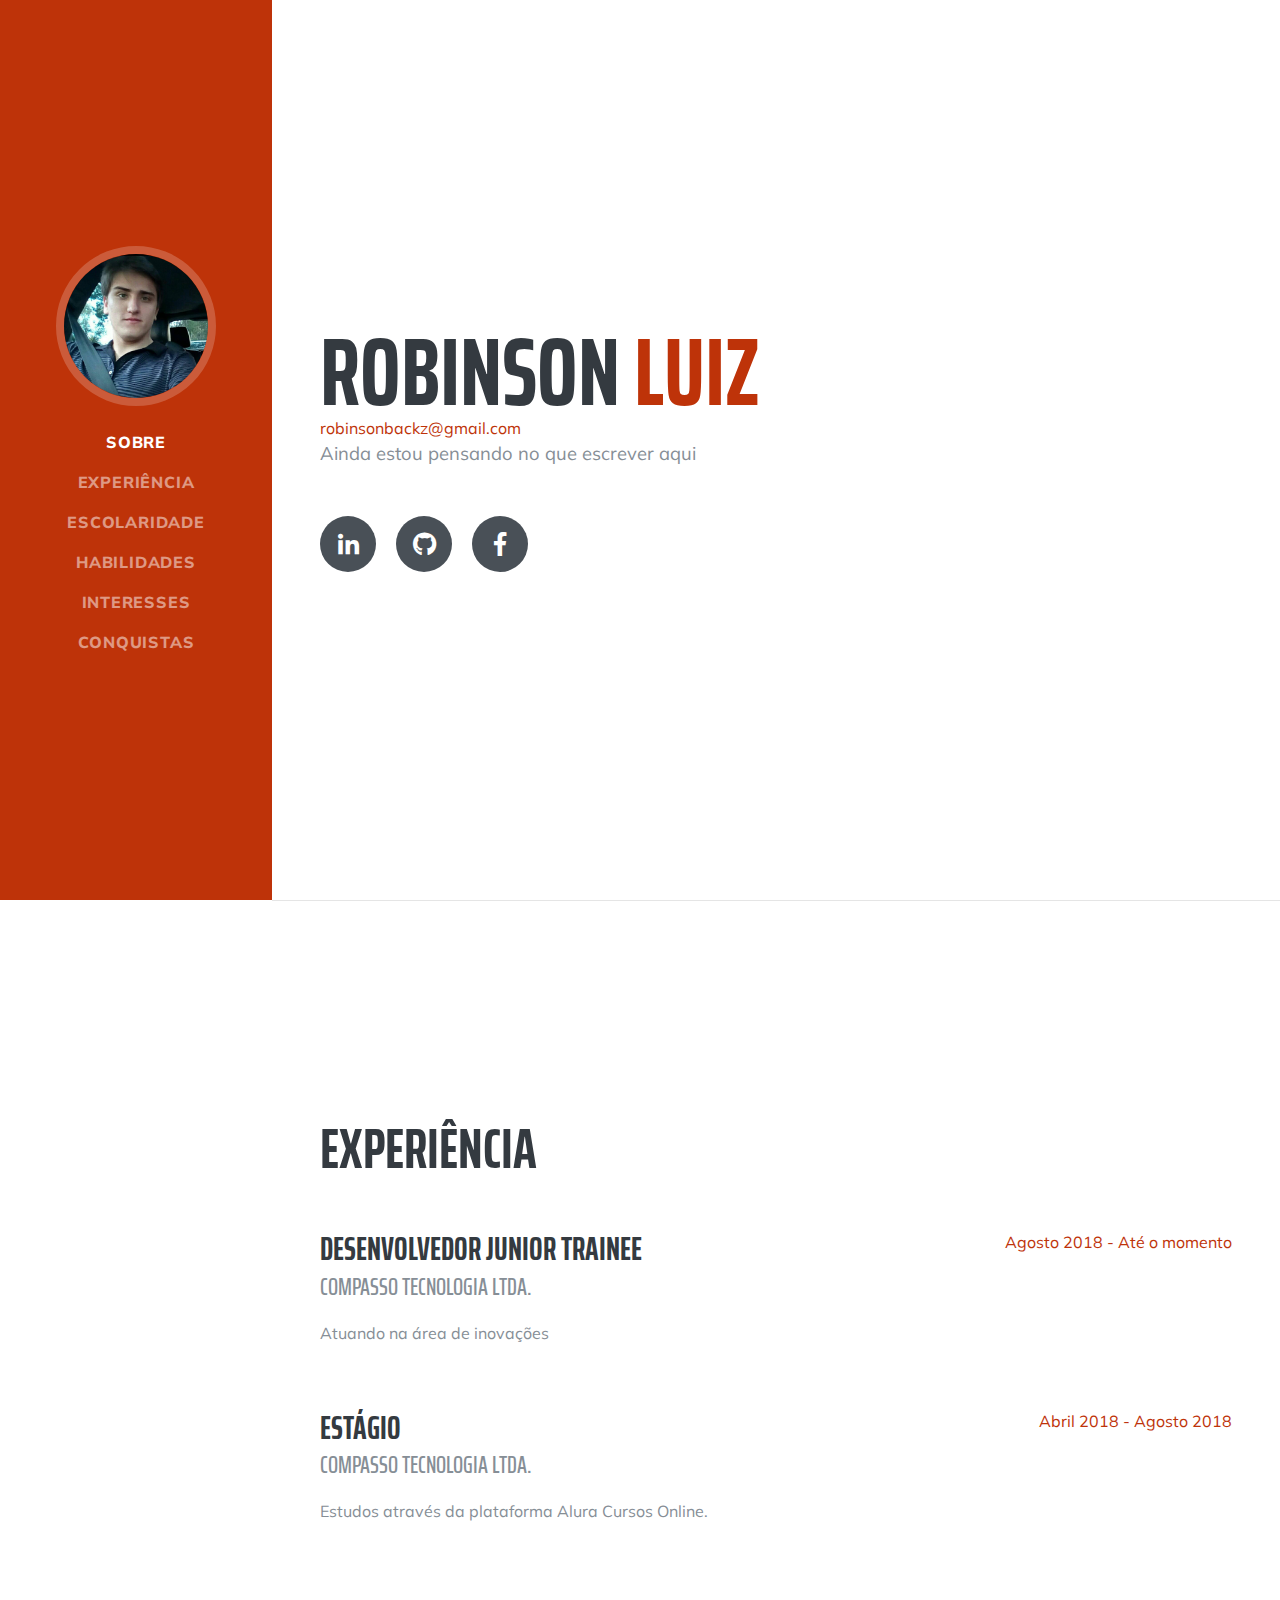
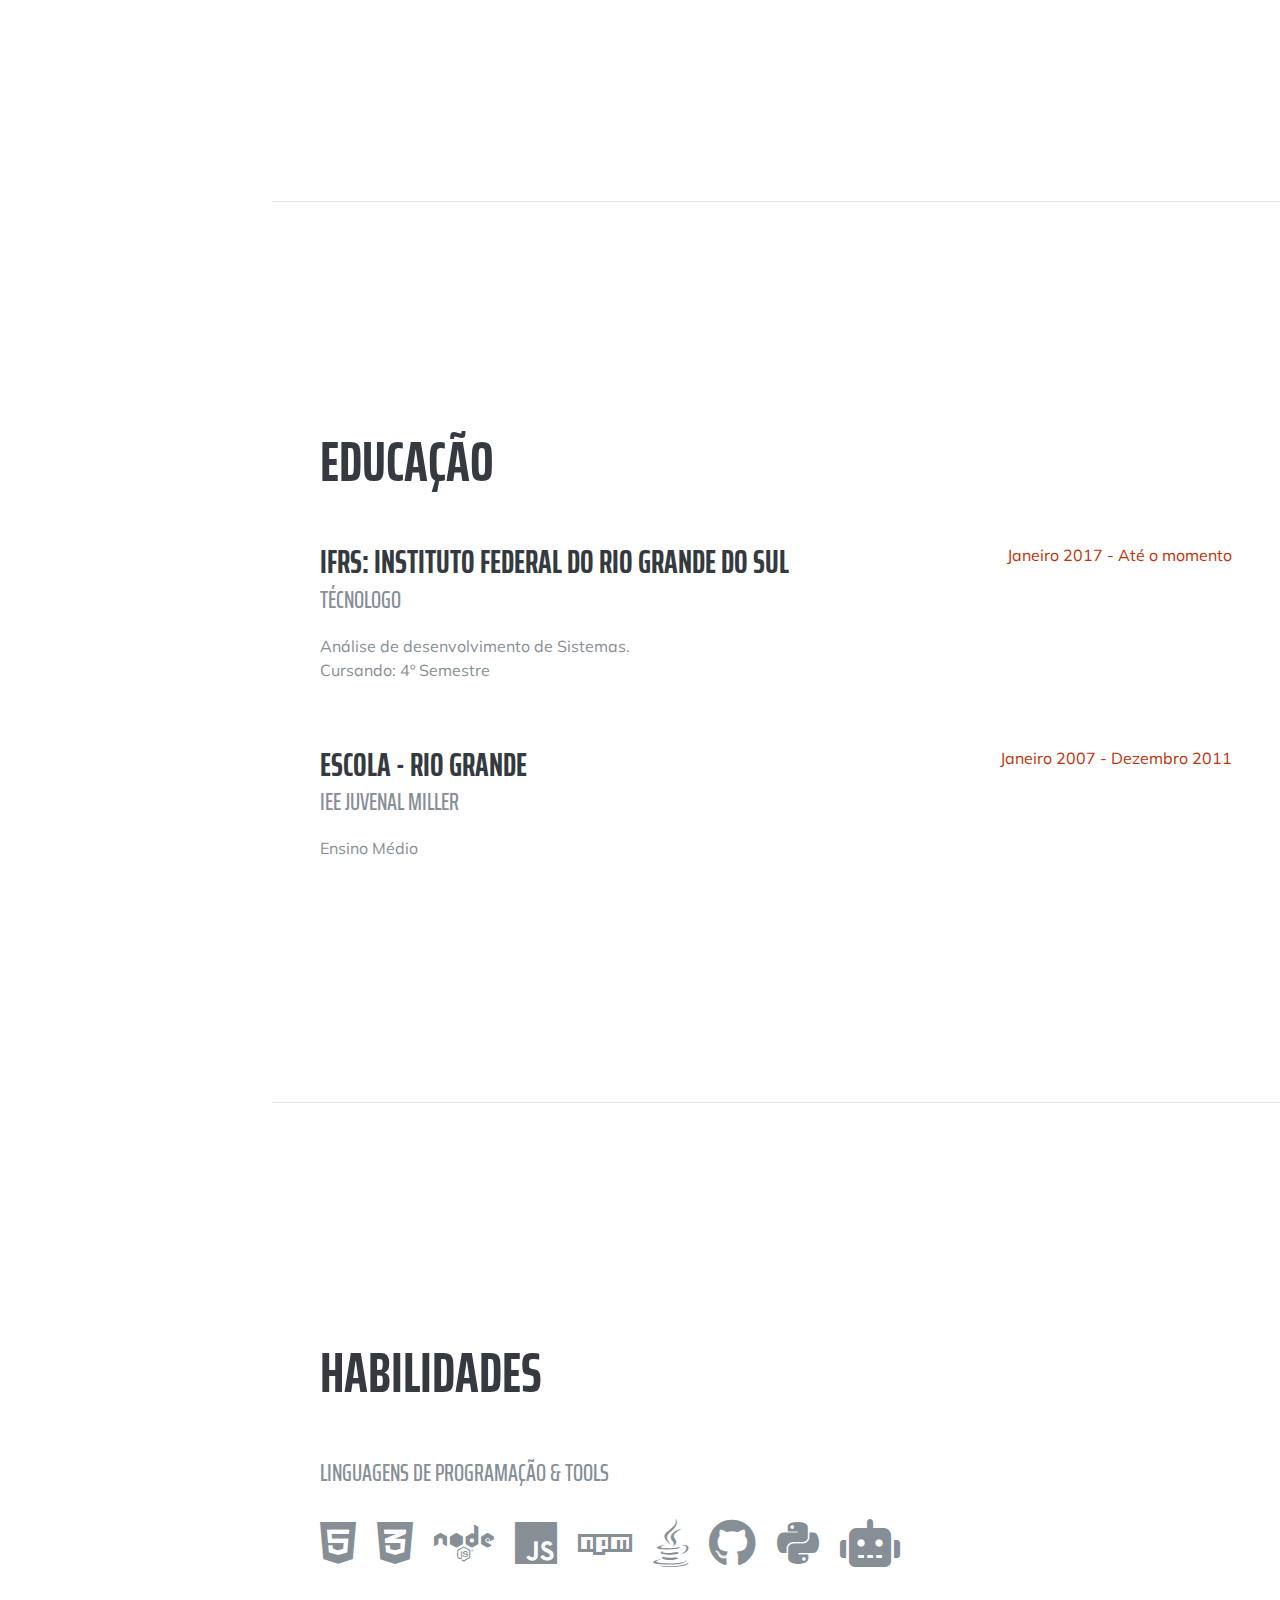
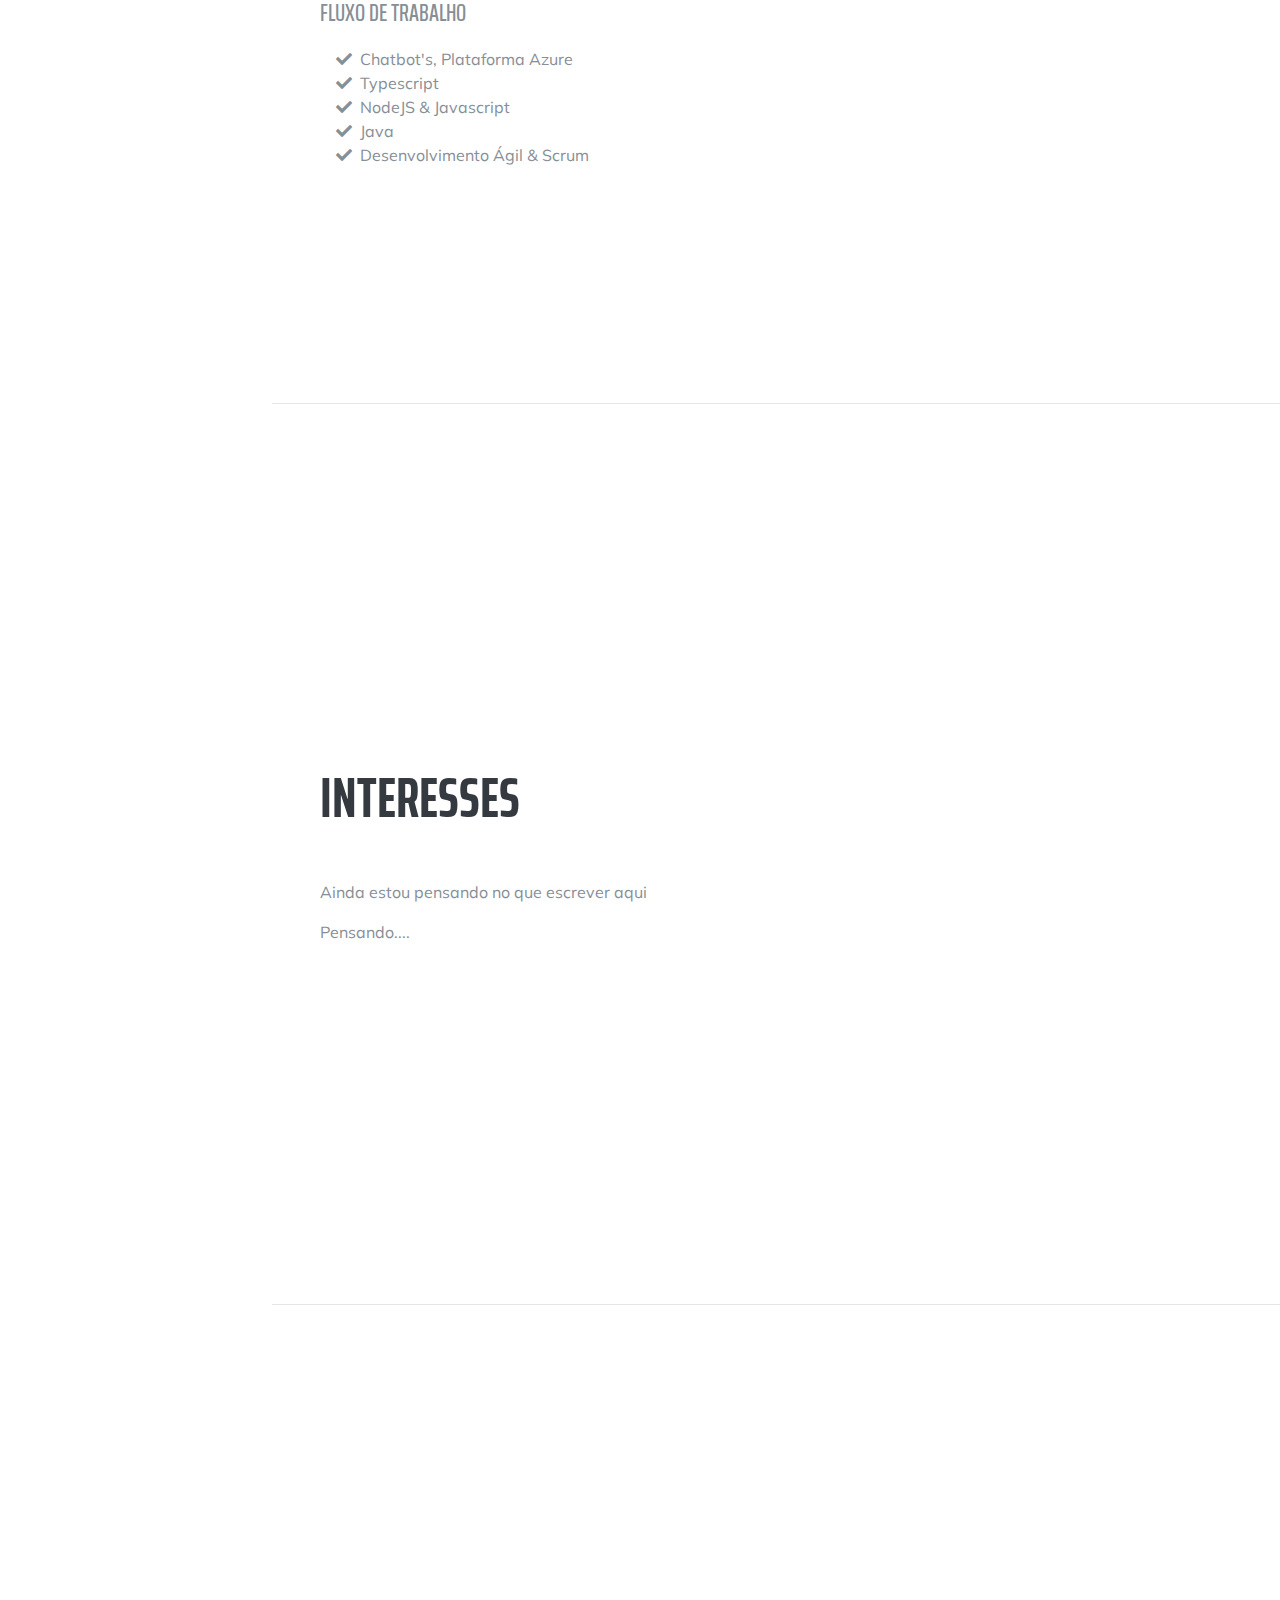
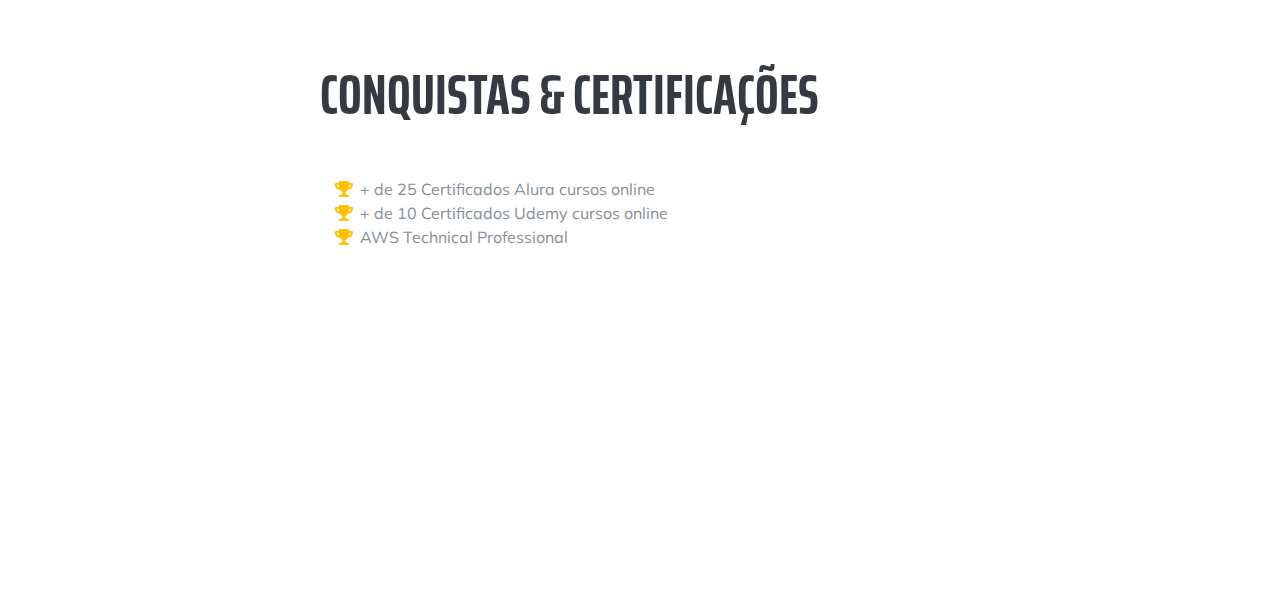
==== index.html @ 010114c7 "Direitos" ====
<!DOCTYPE html>
<html lang="en">

  <head>

    <meta charset="utf-8">
    <meta name="viewport" content="width=device-width, initial-scale=1, shrink-to-fit=no">
    <meta name="description" content="">
    <meta name="author" content="">

    <title>Robinson Luiz</title>

    <!-- Bootstrap core CSS -->
    <link href="vendor/bootstrap/css/bootstrap.min.css" rel="stylesheet">

    <!-- Custom fonts for this template -->
    <link href="https://fonts.googleapis.com/css?family=Saira+Extra+Condensed:500,700" rel="stylesheet">
    <link href="https://fonts.googleapis.com/css?family=Muli:400,400i,800,800i" rel="stylesheet">
    <link href="vendor/fontawesome-free/css/all.min.css" rel="stylesheet">

    <!-- Custom styles for this template -->
    <link href="css/resume.css" rel="stylesheet">

  </head>

  <body id="page-top">

    <nav class="navbar navbar-expand-lg navbar-dark bg-primary fixed-top" id="sideNav">
      <a class="navbar-brand js-scroll-trigger" href="#page-top">
        <span class="d-block d-lg-none">Robinson Luiz</span>
        <span class="d-none d-lg-block">
          <img class="img-fluid img-profile rounded-circle mx-auto mb-2" src="img/profile.jpg" alt="">
        </span>
      </a>
      <button class="navbar-toggler" type="button" data-toggle="collapse" data-target="#navbarSupportedContent" aria-controls="navbarSupportedContent" aria-expanded="false" aria-label="Toggle navigation">
        <span class="navbar-toggler-icon"></span>
      </button>
      <div class="collapse navbar-collapse" id="navbarSupportedContent">
        <ul class="navbar-nav">
          <li class="nav-item">
            <a class="nav-link js-scroll-trigger" href="#about">Sobre</a>
          </li>
          <li class="nav-item">
            <a class="nav-link js-scroll-trigger" href="#experience">Experiência</a>
          </li>
          <li class="nav-item">
            <a class="nav-link js-scroll-trigger" href="#education">Escolaridade</a>
          </li>
          <li class="nav-item">
            <a class="nav-link js-scroll-trigger" href="#skills">Habilidades</a>
          </li>
          <li class="nav-item">
            <a class="nav-link js-scroll-trigger" href="#interests">Interesses</a>
          </li>
          <li class="nav-item">
            <a class="nav-link js-scroll-trigger" href="#awards">Conquistas</a>
          </li>
        </ul>
      </div>
    </nav>

    <div class="container-fluid p-0">

      <section class="resume-section p-3 p-lg-5 d-flex d-column" id="about">
        <div class="my-auto">
          <h1 class="mb-0">Robinson
            <span class="text-primary">Luiz</span>
          </h1>
            <a href="mailto:robinsonbackz@gmail.com">robinsonbackz@gmail.com</a>
          <p class="lead mb-5">Ainda estou pensando no que escrever aqui</p>
          <div class="social-icons">
            <a href="https://www.linkedin.com/in/robinson-luiz-656a55164/" target="_blank">
              <i class="fab fa-linkedin-in"></i>
            </a>
            <a href="https://www.github.com/robinsonLuiz" target="_blank">
              <i class="fab fa-github"></i>
            </a>
            <a href="https://www.facebook.com/robinson.luiz.988?ref=bookmarks" target="_blank">
              <i class="fab fa-facebook-f"></i>
            </a>
          </div>
        </div>
      </section>

      <hr class="m-0">

      <section class="resume-section p-3 p-lg-5 d-flex flex-column" id="experience">
        <div class="my-auto">
          <h2 class="mb-5">Experiência</h2>

          <div class="resume-item d-flex flex-column flex-md-row mb-5">
            <div class="resume-content mr-auto">
              <h3 class="mb-0">Desenvolvedor Junior Trainee</h3>
              <div class="subheading mb-3">Compasso Tecnologia LTDA.</div>
              <p>Atuando na área de inovações</p>
            </div>
            <div class="resume-date text-md-right">
              <span class="text-primary">Agosto 2018 - Até o momento</span>
            </div>
          </div>

          <div class="resume-item d-flex flex-column flex-md-row mb-5">
            <div class="resume-content mr-auto">
              <h3 class="mb-0">Estágio</h3>
              <div class="subheading mb-3">Compasso Tecnologia LTDA.</div>
              <p>Estudos através da plataforma Alura Cursos Online.</p>
            </div>
            <div class="resume-date text-md-right">
              <span class="text-primary">Abril 2018 - Agosto 2018</span>
            </div>
          </div>
        </div>

      </section>

      <hr class="m-0">

      <section class="resume-section p-3 p-lg-5 d-flex flex-column" id="education">
        <div class="my-auto">
          <h2 class="mb-5">Educação</h2>

          <div class="resume-item d-flex flex-column flex-md-row mb-5">
            <div class="resume-content mr-auto">
              <h3 class="mb-0">IFRS: Instituto Federal do Rio Grande do Sul</h3>
              <div class="subheading mb-3">Técnologo</div>
              <div>Análise de desenvolvimento de Sistemas.</div>
              <p>Cursando: 4º Semestre</p>
            </div>
            <div class="resume-date text-md-right">
              <span class="text-primary">Janeiro 2017 - Até o momento</span>
            </div>
          </div>

          <div class="resume-item d-flex flex-column flex-md-row">
            <div class="resume-content mr-auto">
              <h3 class="mb-0">Escola - Rio Grande</h3>
              <div class="subheading mb-3">Iee Juvenal Miller</div>
              <p>Ensino Médio</p>
            </div>
            <div class="resume-date text-md-right">
              <span class="text-primary">Janeiro 2007 - Dezembro 2011</span>
            </div>
          </div>

        </div>
      </section>

      <hr class="m-0">

      <section class="resume-section p-3 p-lg-5 d-flex flex-column" id="skills">
        <div class="my-auto">
          <h2 class="mb-5">Habilidades</h2>

          <div class="subheading mb-3">Linguagens de programação &amp; Tools</div>
          <ul class="list-inline dev-icons">
            <li class="list-inline-item">
              <i class="fab fa-html5"></i>
            </li>
            <li class="list-inline-item">
              <i class="fab fa-css3-alt"></i>
            </li>
            <li class="list-inline-item">
                <i class="fab fa-node"></i>
            </li>
            <li class="list-inline-item">
              <i class="fab fa-js"></i>
            </li>
            <li class="list-inline-item">
              <i class="fab fa-npm"></i>
            </li>
            <li class="list-inline-item">
              <i class="fab fa-java"></i>
            </li>
            <li class="list-inline-item">
              <i class="fab fa-github"></i>
            </li>
            <li class="list-inline-item">
              <i class="fab fa-python"></i>
            </li>  
            <li class="list-inline-item">
                <i class="fas fa-robot"></i>       
            </li>          
          </ul>

          <div class="subheading mb-3">Fluxo de trabalho</div>
          <ul class="fa-ul mb-0">
            <li>
              <i class="fa-li fa fa-check"></i>
              Chatbot's, Plataforma Azure</li>
            <li>
            <li>
              <i class="fa-li fa fa-check"></i>
              Typescript</li>
            <li>
              <i class="fa-li fa fa-check"></i>
              NodeJS &amp; Javascript</li>
            <li>
              <i class="fa-li fa fa-check"></i>
              Java</li>
            <li>
              <i class="fa-li fa fa-check"></i>
              Desenvolvimento Ágil &amp; Scrum</li>
          </ul>
        </div>
      </section>

      <hr class="m-0">

      <section class="resume-section p-3 p-lg-5 d-flex flex-column" id="interests">
        <div class="my-auto">
          <h2 class="mb-5">Interesses</h2>
          <p>Ainda estou pensando no que escrever aqui</p>
          <p class="mb-0">Pensando....</p>
        </div>
      </section>

      <hr class="m-0">

      <section class="resume-section p-3 p-lg-5 d-flex flex-column" id="awards">
        <div class="my-auto">
          <h2 class="mb-5">Conquistas &amp; Certificações</h2>
          <ul class="fa-ul mb-0">
            <li>
              <i class="fa-li fa fa-trophy text-warning"></i>
              + de 25 Certificados Alura cursos online</li>
            <li>
                <i class="fa-li fa fa-trophy text-warning"></i>
                + de 10 Certificados Udemy cursos online</li>
            <li>
              <i class="fa-li fa fa-trophy text-warning"></i>
              AWS Technical Professional</li>
          </ul>
        </div>
      </section>

    </div>

    <!-- Bootstrap core JavaScript -->
    <script src="vendor/jquery/jquery.min.js"></script>
    <script src="vendor/bootstrap/js/bootstrap.bundle.min.js"></script>

    <!-- Plugin JavaScript -->
    <script src="vendor/jquery-easing/jquery.easing.min.js"></script>

    <!-- Custom scripts for this template -->
    <script src="js/resume.min.js"></script>

  </body>

</html>
---- vendor/fontawesome-free/css/all.min.css ----
/*!
 * Font Awesome Free 5.3.1 by @fontawesome - https://fontawesome.com
 * License - https://fontawesome.com/license/free (Icons: CC BY 4.0, Fonts: SIL OFL 1.1, Code: MIT License)
 */
.fa,.fab,.fal,.far,.fas{-moz-osx-font-smoothing:grayscale;-webkit-font-smoothing:antialiased;display:inline-block;font-style:normal;font-variant:normal;text-rendering:auto;line-height:1}.fa-lg{font-size:1.33333em;line-height:.75em;vertical-align:-.0667em}.fa-xs{font-size:.75em}.fa-sm{font-size:.875em}.fa-1x{font-size:1em}.fa-2x{font-size:2em}.fa-3x{font-size:3em}.fa-4x{font-size:4em}.fa-5x{font-size:5em}.fa-6x{font-size:6em}.fa-7x{font-size:7em}.fa-8x{font-size:8em}.fa-9x{font-size:9em}.fa-10x{font-size:10em}.fa-fw{text-align:center;width:1.25em}.fa-ul{list-style-type:none;margin-left:2.5em;padding-left:0}.fa-ul>li{position:relative}.fa-li{left:-2em;position:absolute;text-align:center;width:2em;line-height:inherit}.fa-border{border:.08em solid #eee;border-radius:.1em;padding:.2em .25em .15em}.fa-pull-left{float:left}.fa-pull-right{float:right}.fa.fa-pull-left,.fab.fa-pull-left,.fal.fa-pull-left,.far.fa-pull-left,.fas.fa-pull-left{margin-right:.3em}.fa.fa-pull-right,.fab.fa-pull-right,.fal.fa-pull-right,.far.fa-pull-right,.fas.fa-pull-right{margin-left:.3em}.fa-spin{animation:fa-spin 2s infinite linear}.fa-pulse{animation:fa-spin 1s infinite steps(8)}@keyframes fa-spin{0%{transform:rotate(0deg)}to{transform:rotate(1turn)}}.fa-rotate-90{-ms-filter:"progid:DXImageTransform.Microsoft.BasicImage(rotation=1)";transform:rotate(90deg)}.fa-rotate-180{-ms-filter:"progid:DXImageTransform.Microsoft.BasicImage(rotation=2)";transform:rotate(180deg)}.fa-rotate-270{-ms-filter:"progid:DXImageTransform.Microsoft.BasicImage(rotation=3)";transform:rotate(270deg)}.fa-flip-horizontal{-ms-filter:"progid:DXImageTransform.Microsoft.BasicImage(rotation=0, mirror=1)";transform:scaleX(-1)}.fa-flip-vertical{transform:scaleY(-1)}.fa-flip-horizontal.fa-flip-vertical,.fa-flip-vertical{-ms-filter:"progid:DXImageTransform.Microsoft.BasicImage(rotation=2, mirror=1)"}.fa-flip-horizontal.fa-flip-vertical{transform:scale(-1)}:root .fa-flip-horizontal,:root .fa-flip-vertical,:root .fa-rotate-90,:root .fa-rotate-180,:root .fa-rotate-270{-webkit-filter:none;filter:none}.fa-stack{display:inline-block;height:2em;line-height:2em;position:relative;vertical-align:middle;width:2em}.fa-stack-1x,.fa-stack-2x{left:0;position:absolute;text-align:center;width:100%}.fa-stack-1x{line-height:inherit}.fa-stack-2x{font-size:2em}.fa-inverse{color:#fff}.fa-500px:before{content:"\f26e"}.fa-accessible-icon:before{content:"\f368"}.fa-accusoft:before{content:"\f369"}.fa-ad:before{content:"\f641"}.fa-address-book:before{content:"\f2b9"}.fa-address-card:before{content:"\f2bb"}.fa-adjust:before{content:"\f042"}.fa-adn:before{content:"\f170"}.fa-adversal:before{content:"\f36a"}.fa-affiliatetheme:before{content:"\f36b"}.fa-air-freshener:before{content:"\f5d0"}.fa-algolia:before{content:"\f36c"}.fa-align-center:before{content:"\f037"}.fa-align-justify:before{content:"\f039"}.fa-align-left:before{content:"\f036"}.fa-align-right:before{content:"\f038"}.fa-alipay:before{content:"\f642"}.fa-allergies:before{content:"\f461"}.fa-amazon:before{content:"\f270"}.fa-amazon-pay:before{content:"\f42c"}.fa-ambulance:before{content:"\f0f9"}.fa-american-sign-language-interpreting:before{content:"\f2a3"}.fa-amilia:before{content:"\f36d"}.fa-anchor:before{content:"\f13d"}.fa-android:before{content:"\f17b"}.fa-angellist:before{content:"\f209"}.fa-angle-double-down:before{content:"\f103"}.fa-angle-double-left:before{content:"\f100"}.fa-angle-double-right:before{content:"\f101"}.fa-angle-double-up:before{content:"\f102"}.fa-angle-down:before{content:"\f107"}.fa-angle-left:before{content:"\f104"}.fa-angle-right:before{content:"\f105"}.fa-angle-up:before{content:"\f106"}.fa-angry:before{content:"\f556"}.fa-angrycreative:before{content:"\f36e"}.fa-angular:before{content:"\f420"}.fa-ankh:before{content:"\f644"}.fa-app-store:before{content:"\f36f"}.fa-app-store-ios:before{content:"\f370"}.fa-apper:before{content:"\f371"}.fa-apple:before{content:"\f179"}.fa-apple-alt:before{content:"\f5d1"}.fa-apple-pay:before{content:"\f415"}.fa-archive:before{content:"\f187"}.fa-archway:before{content:"\f557"}.fa-arrow-alt-circle-down:before{content:"\f358"}.fa-arrow-alt-circle-left:before{content:"\f359"}.fa-arrow-alt-circle-right:before{content:"\f35a"}.fa-arrow-alt-circle-up:before{content:"\f35b"}.fa-arrow-circle-down:before{content:"\f0ab"}.fa-arrow-circle-left:before{content:"\f0a8"}.fa-arrow-circle-right:before{content:"\f0a9"}.fa-arrow-circle-up:before{content:"\f0aa"}.fa-arrow-down:before{content:"\f063"}.fa-arrow-left:before{content:"\f060"}.fa-arrow-right:before{content:"\f061"}.fa-arrow-up:before{content:"\f062"}.fa-arrows-alt:before{content:"\f0b2"}.fa-arrows-alt-h:before{content:"\f337"}.fa-arrows-alt-v:before{content:"\f338"}.fa-assistive-listening-systems:before{content:"\f2a2"}.fa-asterisk:before{content:"\f069"}.fa-asymmetrik:before{content:"\f372"}.fa-at:before{content:"\f1fa"}.fa-atlas:before{content:"\f558"}.fa-atom:before{content:"\f5d2"}.fa-audible:before{content:"\f373"}.fa-audio-description:before{content:"\f29e"}.fa-autoprefixer:before{content:"\f41c"}.fa-avianex:before{content:"\f374"}.fa-aviato:before{content:"\f421"}.fa-award:before{content:"\f559"}.fa-aws:before{content:"\f375"}.fa-backspace:before{content:"\f55a"}.fa-backward:before{content:"\f04a"}.fa-balance-scale:before{content:"\f24e"}.fa-ban:before{content:"\f05e"}.fa-band-aid:before{content:"\f462"}.fa-bandcamp:before{content:"\f2d5"}.fa-barcode:before{content:"\f02a"}.fa-bars:before{content:"\f0c9"}.fa-baseball-ball:before{content:"\f433"}.fa-basketball-ball:before{content:"\f434"}.fa-bath:before{content:"\f2cd"}.fa-battery-empty:before{content:"\f244"}.fa-battery-full:before{content:"\f240"}.fa-battery-half:before{content:"\f242"}.fa-battery-quarter:before{content:"\f243"}.fa-battery-three-quarters:before{content:"\f241"}.fa-bed:before{content:"\f236"}.fa-beer:before{content:"\f0fc"}.fa-behance:before{content:"\f1b4"}.fa-behance-square:before{content:"\f1b5"}.fa-bell:before{content:"\f0f3"}.fa-bell-slash:before{content:"\f1f6"}.fa-bezier-curve:before{content:"\f55b"}.fa-bible:before{content:"\f647"}.fa-bicycle:before{content:"\f206"}.fa-bimobject:before{content:"\f378"}.fa-binoculars:before{content:"\f1e5"}.fa-birthday-cake:before{content:"\f1fd"}.fa-bitbucket:before{content:"\f171"}.fa-bitcoin:before{content:"\f379"}.fa-bity:before{content:"\f37a"}.fa-black-tie:before{content:"\f27e"}.fa-blackberry:before{content:"\f37b"}.fa-blender:before{content:"\f517"}.fa-blind:before{content:"\f29d"}.fa-blogger:before{content:"\f37c"}.fa-blogger-b:before{content:"\f37d"}.fa-bluetooth:before{content:"\f293"}.fa-bluetooth-b:before{content:"\f294"}.fa-bold:before{content:"\f032"}.fa-bolt:before{content:"\f0e7"}.fa-bomb:before{content:"\f1e2"}.fa-bone:before{content:"\f5d7"}.fa-bong:before{content:"\f55c"}.fa-book:before{content:"\f02d"}.fa-book-open:before{content:"\f518"}.fa-book-reader:before{content:"\f5da"}.fa-bookmark:before{content:"\f02e"}.fa-bowling-ball:before{content:"\f436"}.fa-box:before{content:"\f466"}.fa-box-open:before{content:"\f49e"}.fa-boxes:before{content:"\f468"}.fa-braille:before{content:"\f2a1"}.fa-brain:before{content:"\f5dc"}.fa-briefcase:before{content:"\f0b1"}.fa-briefcase-medical:before{content:"\f469"}.fa-broadcast-tower:before{content:"\f519"}.fa-broom:before{content:"\f51a"}.fa-brush:before{content:"\f55d"}.fa-btc:before{content:"\f15a"}.fa-bug:before{content:"\f188"}.fa-building:before{content:"\f1ad"}.fa-bullhorn:before{content:"\f0a1"}.fa-bullseye:before{content:"\f140"}.fa-burn:before{content:"\f46a"}.fa-buromobelexperte:before{content:"\f37f"}.fa-bus:before{content:"\f207"}.fa-bus-alt:before{content:"\f55e"}.fa-business-time:before{content:"\f64a"}.fa-buysellads:before{content:"\f20d"}.fa-calculator:before{content:"\f1ec"}.fa-calendar:before{content:"\f133"}.fa-calendar-alt:before{content:"\f073"}.fa-calendar-check:before{content:"\f274"}.fa-calendar-minus:before{content:"\f272"}.fa-calendar-plus:before{content:"\f271"}.fa-calendar-times:before{content:"\f273"}.fa-camera:before{content:"\f030"}.fa-camera-retro:before{content:"\f083"}.fa-cannabis:before{content:"\f55f"}.fa-capsules:before{content:"\f46b"}.fa-car:before{content:"\f1b9"}.fa-car-alt:before{content:"\f5de"}.fa-car-battery:before{content:"\f5df"}.fa-car-crash:before{content:"\f5e1"}.fa-car-side:before{content:"\f5e4"}.fa-caret-down:before{content:"\f0d7"}.fa-caret-left:before{content:"\f0d9"}.fa-caret-right:before{content:"\f0da"}.fa-caret-square-down:before{content:"\f150"}.fa-caret-square-left:before{content:"\f191"}.fa-caret-square-right:before{content:"\f152"}.fa-caret-square-up:before{content:"\f151"}.fa-caret-up:before{content:"\f0d8"}.fa-cart-arrow-down:before{content:"\f218"}.fa-cart-plus:before{content:"\f217"}.fa-cc-amazon-pay:before{content:"\f42d"}.fa-cc-amex:before{content:"\f1f3"}.fa-cc-apple-pay:before{content:"\f416"}.fa-cc-diners-club:before{content:"\f24c"}.fa-cc-discover:before{content:"\f1f2"}.fa-cc-jcb:before{content:"\f24b"}.fa-cc-mastercard:before{content:"\f1f1"}.fa-cc-paypal:before{content:"\f1f4"}.fa-cc-stripe:before{content:"\f1f5"}.fa-cc-visa:before{content:"\f1f0"}.fa-centercode:before{content:"\f380"}.fa-certificate:before{content:"\f0a3"}.fa-chalkboard:before{content:"\f51b"}.fa-chalkboard-teacher:before{content:"\f51c"}.fa-charging-station:before{content:"\f5e7"}.fa-chart-area:before{content:"\f1fe"}.fa-chart-bar:before{content:"\f080"}.fa-chart-line:before{content:"\f201"}.fa-chart-pie:before{content:"\f200"}.fa-check:before{content:"\f00c"}.fa-check-circle:before{content:"\f058"}.fa-check-double:before{content:"\f560"}.fa-check-square:before{content:"\f14a"}.fa-chess:before{content:"\f439"}.fa-chess-bishop:before{content:"\f43a"}.fa-chess-board:before{content:"\f43c"}.fa-chess-king:before{content:"\f43f"}.fa-chess-knight:before{content:"\f441"}.fa-chess-pawn:before{content:"\f443"}.fa-chess-queen:before{content:"\f445"}.fa-chess-rook:before{content:"\f447"}.fa-chevron-circle-down:before{content:"\f13a"}.fa-chevron-circle-left:before{content:"\f137"}.fa-chevron-circle-right:before{content:"\f138"}.fa-chevron-circle-up:before{content:"\f139"}.fa-chevron-down:before{content:"\f078"}.fa-chevron-left:before{content:"\f053"}.fa-chevron-right:before{content:"\f054"}.fa-chevron-up:before{content:"\f077"}.fa-child:before{content:"\f1ae"}.fa-chrome:before{content:"\f268"}.fa-church:before{content:"\f51d"}.fa-circle:before{content:"\f111"}.fa-circle-notch:before{content:"\f1ce"}.fa-city:before{content:"\f64f"}.fa-clipboard:before{content:"\f328"}.fa-clipboard-check:before{content:"\f46c"}.fa-clipboard-list:before{content:"\f46d"}.fa-clock:before{content:"\f017"}.fa-clone:before{content:"\f24d"}.fa-closed-captioning:before{content:"\f20a"}.fa-cloud:before{content:"\f0c2"}.fa-cloud-download-alt:before{content:"\f381"}.fa-cloud-upload-alt:before{content:"\f382"}.fa-cloudscale:before{content:"\f383"}.fa-cloudsmith:before{content:"\f384"}.fa-cloudversify:before{content:"\f385"}.fa-cocktail:before{content:"\f561"}.fa-code:before{content:"\f121"}.fa-code-branch:before{content:"\f126"}.fa-codepen:before{content:"\f1cb"}.fa-codiepie:before{content:"\f284"}.fa-coffee:before{content:"\f0f4"}.fa-cog:before{content:"\f013"}.fa-cogs:before{content:"\f085"}.fa-coins:before{content:"\f51e"}.fa-columns:before{content:"\f0db"}.fa-comment:before{content:"\f075"}.fa-comment-alt:before{content:"\f27a"}.fa-comment-dollar:before{content:"\f651"}.fa-comment-dots:before{content:"\f4ad"}.fa-comment-slash:before{content:"\f4b3"}.fa-comments:before{content:"\f086"}.fa-comments-dollar:before{content:"\f653"}.fa-compact-disc:before{content:"\f51f"}.fa-compass:before{content:"\f14e"}.fa-compress:before{content:"\f066"}.fa-concierge-bell:before{content:"\f562"}.fa-connectdevelop:before{content:"\f20e"}.fa-contao:before{content:"\f26d"}.fa-cookie:before{content:"\f563"}.fa-cookie-bite:before{content:"\f564"}.fa-copy:before{content:"\f0c5"}.fa-copyright:before{content:"\f1f9"}.fa-couch:before{content:"\f4b8"}.fa-cpanel:before{content:"\f388"}.fa-creative-commons:before{content:"\f25e"}.fa-creative-commons-by:before{content:"\f4e7"}.fa-creative-commons-nc:before{content:"\f4e8"}.fa-creative-commons-nc-eu:before{content:"\f4e9"}.fa-creative-commons-nc-jp:before{content:"\f4ea"}.fa-creative-commons-nd:before{content:"\f4eb"}.fa-creative-commons-pd:before{content:"\f4ec"}.fa-creative-commons-pd-alt:before{content:"\f4ed"}.fa-creative-commons-remix:before{content:"\f4ee"}.fa-creative-commons-sa:before{content:"\f4ef"}.fa-creative-commons-sampling:before{content:"\f4f0"}.fa-creative-commons-sampling-plus:before{content:"\f4f1"}.fa-creative-commons-share:before{content:"\f4f2"}.fa-credit-card:before{content:"\f09d"}.fa-crop:before{content:"\f125"}.fa-crop-alt:before{content:"\f565"}.fa-cross:before{content:"\f654"}.fa-crosshairs:before{content:"\f05b"}.fa-crow:before{content:"\f520"}.fa-crown:before{content:"\f521"}.fa-css3:before{content:"\f13c"}.fa-css3-alt:before{content:"\f38b"}.fa-cube:before{content:"\f1b2"}.fa-cubes:before{content:"\f1b3"}.fa-cut:before{content:"\f0c4"}.fa-cuttlefish:before{content:"\f38c"}.fa-d-and-d:before{content:"\f38d"}.fa-dashcube:before{content:"\f210"}.fa-database:before{content:"\f1c0"}.fa-deaf:before{content:"\f2a4"}.fa-delicious:before{content:"\f1a5"}.fa-deploydog:before{content:"\f38e"}.fa-deskpro:before{content:"\f38f"}.fa-desktop:before{content:"\f108"}.fa-deviantart:before{content:"\f1bd"}.fa-dharmachakra:before{content:"\f655"}.fa-diagnoses:before{content:"\f470"}.fa-dice:before{content:"\f522"}.fa-dice-five:before{content:"\f523"}.fa-dice-four:before{content:"\f524"}.fa-dice-one:before{content:"\f525"}.fa-dice-six:before{content:"\f526"}.fa-dice-three:before{content:"\f527"}.fa-dice-two:before{content:"\f528"}.fa-digg:before{content:"\f1a6"}.fa-digital-ocean:before{content:"\f391"}.fa-digital-tachograph:before{content:"\f566"}.fa-directions:before{content:"\f5eb"}.fa-discord:before{content:"\f392"}.fa-discourse:before{content:"\f393"}.fa-divide:before{content:"\f529"}.fa-dizzy:before{content:"\f567"}.fa-dna:before{content:"\f471"}.fa-dochub:before{content:"\f394"}.fa-docker:before{content:"\f395"}.fa-dollar-sign:before{content:"\f155"}.fa-dolly:before{content:"\f472"}.fa-dolly-flatbed:before{content:"\f474"}.fa-donate:before{content:"\f4b9"}.fa-door-closed:before{content:"\f52a"}.fa-door-open:before{content:"\f52b"}.fa-dot-circle:before{content:"\f192"}.fa-dove:before{content:"\f4ba"}.fa-download:before{content:"\f019"}.fa-draft2digital:before{content:"\f396"}.fa-drafting-compass:before{content:"\f568"}.fa-draw-polygon:before{content:"\f5ee"}.fa-dribbble:before{content:"\f17d"}.fa-dribbble-square:before{content:"\f397"}.fa-dropbox:before{content:"\f16b"}.fa-drum:before{content:"\f569"}.fa-drum-steelpan:before{content:"\f56a"}.fa-drupal:before{content:"\f1a9"}.fa-dumbbell:before{content:"\f44b"}.fa-dyalog:before{content:"\f399"}.fa-earlybirds:before{content:"\f39a"}.fa-ebay:before{content:"\f4f4"}.fa-edge:before{content:"\f282"}.fa-edit:before{content:"\f044"}.fa-eject:before{content:"\f052"}.fa-elementor:before{content:"\f430"}.fa-ellipsis-h:before{content:"\f141"}.fa-ellipsis-v:before{content:"\f142"}.fa-ello:before{content:"\f5f1"}.fa-ember:before{content:"\f423"}.fa-empire:before{content:"\f1d1"}.fa-envelope:before{content:"\f0e0"}.fa-envelope-open:before{content:"\f2b6"}.fa-envelope-open-text:before{content:"\f658"}.fa-envelope-square:before{content:"\f199"}.fa-envira:before{content:"\f299"}.fa-equals:before{content:"\f52c"}.fa-eraser:before{content:"\f12d"}.fa-erlang:before{content:"\f39d"}.fa-ethereum:before{content:"\f42e"}.fa-etsy:before{content:"\f2d7"}.fa-euro-sign:before{content:"\f153"}.fa-exchange-alt:before{content:"\f362"}.fa-exclamation:before{content:"\f12a"}.fa-exclamation-circle:before{content:"\f06a"}.fa-exclamation-triangle:before{content:"\f071"}.fa-expand:before{content:"\f065"}.fa-expand-arrows-alt:before{content:"\f31e"}.fa-expeditedssl:before{content:"\f23e"}.fa-external-link-alt:before{content:"\f35d"}.fa-external-link-square-alt:before{content:"\f360"}.fa-eye:before{content:"\f06e"}.fa-eye-dropper:before{content:"\f1fb"}.fa-eye-slash:before{content:"\f070"}.fa-facebook:before{content:"\f09a"}.fa-facebook-f:before{content:"\f39e"}.fa-facebook-messenger:before{content:"\f39f"}.fa-facebook-square:before{content:"\f082"}.fa-fast-backward:before{content:"\f049"}.fa-fast-forward:before{content:"\f050"}.fa-fax:before{content:"\f1ac"}.fa-feather:before{content:"\f52d"}.fa-feather-alt:before{content:"\f56b"}.fa-female:before{content:"\f182"}.fa-fighter-jet:before{content:"\f0fb"}.fa-file:before{content:"\f15b"}.fa-file-alt:before{content:"\f15c"}.fa-file-archive:before{content:"\f1c6"}.fa-file-audio:before{content:"\f1c7"}.fa-file-code:before{content:"\f1c9"}.fa-file-contract:before{content:"\f56c"}.fa-file-download:before{content:"\f56d"}.fa-file-excel:before{content:"\f1c3"}.fa-file-export:before{content:"\f56e"}.fa-file-image:before{content:"\f1c5"}.fa-file-import:before{content:"\f56f"}.fa-file-invoice:before{content:"\f570"}.fa-file-invoice-dollar:before{content:"\f571"}.fa-file-medical:before{content:"\f477"}.fa-file-medical-alt:before{content:"\f478"}.fa-file-pdf:before{content:"\f1c1"}.fa-file-powerpoint:before{content:"\f1c4"}.fa-file-prescription:before{content:"\f572"}.fa-file-signature:before{content:"\f573"}.fa-file-upload:before{content:"\f574"}.fa-file-video:before{content:"\f1c8"}.fa-file-word:before{content:"\f1c2"}.fa-fill:before{content:"\f575"}.fa-fill-drip:before{content:"\f576"}.fa-film:before{content:"\f008"}.fa-filter:before{content:"\f0b0"}.fa-fingerprint:before{content:"\f577"}.fa-fire:before{content:"\f06d"}.fa-fire-extinguisher:before{content:"\f134"}.fa-firefox:before{content:"\f269"}.fa-first-aid:before{content:"\f479"}.fa-first-order:before{content:"\f2b0"}.fa-first-order-alt:before{content:"\f50a"}.fa-firstdraft:before{content:"\f3a1"}.fa-fish:before{content:"\f578"}.fa-flag:before{content:"\f024"}.fa-flag-checkered:before{content:"\f11e"}.fa-flask:before{content:"\f0c3"}.fa-flickr:before{content:"\f16e"}.fa-flipboard:before{content:"\f44d"}.fa-flushed:before{content:"\f579"}.fa-fly:before{content:"\f417"}.fa-folder:before{content:"\f07b"}.fa-folder-minus:before{content:"\f65d"}.fa-folder-open:before{content:"\f07c"}.fa-folder-plus:before{content:"\f65e"}.fa-font:before{content:"\f031"}.fa-font-awesome:before{content:"\f2b4"}.fa-font-awesome-alt:before{content:"\f35c"}.fa-font-awesome-flag:before{content:"\f425"}.fa-font-awesome-logo-full:before{content:"\f4e6"}.fa-fonticons:before{content:"\f280"}.fa-fonticons-fi:before{content:"\f3a2"}.fa-football-ball:before{content:"\f44e"}.fa-fort-awesome:before{content:"\f286"}.fa-fort-awesome-alt:before{content:"\f3a3"}.fa-forumbee:before{content:"\f211"}.fa-forward:before{content:"\f04e"}.fa-foursquare:before{content:"\f180"}.fa-free-code-camp:before{content:"\f2c5"}.fa-freebsd:before{content:"\f3a4"}.fa-frog:before{content:"\f52e"}.fa-frown:before{content:"\f119"}.fa-frown-open:before{content:"\f57a"}.fa-fulcrum:before{content:"\f50b"}.fa-funnel-dollar:before{content:"\f662"}.fa-futbol:before{content:"\f1e3"}.fa-galactic-republic:before{content:"\f50c"}.fa-galactic-senate:before{content:"\f50d"}.fa-gamepad:before{content:"\f11b"}.fa-gas-pump:before{content:"\f52f"}.fa-gavel:before{content:"\f0e3"}.fa-gem:before{content:"\f3a5"}.fa-genderless:before{content:"\f22d"}.fa-get-pocket:before{content:"\f265"}.fa-gg:before{content:"\f260"}.fa-gg-circle:before{content:"\f261"}.fa-gift:before{content:"\f06b"}.fa-git:before{content:"\f1d3"}.fa-git-square:before{content:"\f1d2"}.fa-github:before{content:"\f09b"}.fa-github-alt:before{content:"\f113"}.fa-github-square:before{content:"\f092"}.fa-gitkraken:before{content:"\f3a6"}.fa-gitlab:before{content:"\f296"}.fa-gitter:before{content:"\f426"}.fa-glass-martini:before{content:"\f000"}.fa-glass-martini-alt:before{content:"\f57b"}.fa-glasses:before{content:"\f530"}.fa-glide:before{content:"\f2a5"}.fa-glide-g:before{content:"\f2a6"}.fa-globe:before{content:"\f0ac"}.fa-globe-africa:before{content:"\f57c"}.fa-globe-americas:before{content:"\f57d"}.fa-globe-asia:before{content:"\f57e"}.fa-gofore:before{content:"\f3a7"}.fa-golf-ball:before{content:"\f450"}.fa-goodreads:before{content:"\f3a8"}.fa-goodreads-g:before{content:"\f3a9"}.fa-google:before{content:"\f1a0"}.fa-google-drive:before{content:"\f3aa"}.fa-google-play:before{content:"\f3ab"}.fa-google-plus:before{content:"\f2b3"}.fa-google-plus-g:before{content:"\f0d5"}.fa-google-plus-square:before{content:"\f0d4"}.fa-google-wallet:before{content:"\f1ee"}.fa-gopuram:before{content:"\f664"}.fa-graduation-cap:before{content:"\f19d"}.fa-gratipay:before{content:"\f184"}.fa-grav:before{content:"\f2d6"}.fa-greater-than:before{content:"\f531"}.fa-greater-than-equal:before{content:"\f532"}.fa-grimace:before{content:"\f57f"}.fa-grin:before{content:"\f580"}.fa-grin-alt:before{content:"\f581"}.fa-grin-beam:before{content:"\f582"}.fa-grin-beam-sweat:before{content:"\f583"}.fa-grin-hearts:before{content:"\f584"}.fa-grin-squint:before{content:"\f585"}.fa-grin-squint-tears:before{content:"\f586"}.fa-grin-stars:before{content:"\f587"}.fa-grin-tears:before{content:"\f588"}.fa-grin-tongue:before{content:"\f589"}.fa-grin-tongue-squint:before{content:"\f58a"}.fa-grin-tongue-wink:before{content:"\f58b"}.fa-grin-wink:before{content:"\f58c"}.fa-grip-horizontal:before{content:"\f58d"}.fa-grip-vertical:before{content:"\f58e"}.fa-gripfire:before{content:"\f3ac"}.fa-grunt:before{content:"\f3ad"}.fa-gulp:before{content:"\f3ae"}.fa-h-square:before{content:"\f0fd"}.fa-hacker-news:before{content:"\f1d4"}.fa-hacker-news-square:before{content:"\f3af"}.fa-hackerrank:before{content:"\f5f7"}.fa-hamsa:before{content:"\f665"}.fa-hand-holding:before{content:"\f4bd"}.fa-hand-holding-heart:before{content:"\f4be"}.fa-hand-holding-usd:before{content:"\f4c0"}.fa-hand-lizard:before{content:"\f258"}.fa-hand-paper:before{content:"\f256"}.fa-hand-peace:before{content:"\f25b"}.fa-hand-point-down:before{content:"\f0a7"}.fa-hand-point-left:before{content:"\f0a5"}.fa-hand-point-right:before{content:"\f0a4"}.fa-hand-point-up:before{content:"\f0a6"}.fa-hand-pointer:before{content:"\f25a"}.fa-hand-rock:before{content:"\f255"}.fa-hand-scissors:before{content:"\f257"}.fa-hand-spock:before{content:"\f259"}.fa-hands:before{content:"\f4c2"}.fa-hands-helping:before{content:"\f4c4"}.fa-handshake:before{content:"\f2b5"}.fa-hashtag:before{content:"\f292"}.fa-haykal:before{content:"\f666"}.fa-hdd:before{content:"\f0a0"}.fa-heading:before{content:"\f1dc"}.fa-headphones:before{content:"\f025"}.fa-headphones-alt:before{content:"\f58f"}.fa-headset:before{content:"\f590"}.fa-heart:before{content:"\f004"}.fa-heartbeat:before{content:"\f21e"}.fa-helicopter:before{content:"\f533"}.fa-highlighter:before{content:"\f591"}.fa-hips:before{content:"\f452"}.fa-hire-a-helper:before{content:"\f3b0"}.fa-history:before{content:"\f1da"}.fa-hockey-puck:before{content:"\f453"}.fa-home:before{content:"\f015"}.fa-hooli:before{content:"\f427"}.fa-hornbill:before{content:"\f592"}.fa-hospital:before{content:"\f0f8"}.fa-hospital-alt:before{content:"\f47d"}.fa-hospital-symbol:before{content:"\f47e"}.fa-hot-tub:before{content:"\f593"}.fa-hotel:before{content:"\f594"}.fa-hotjar:before{content:"\f3b1"}.fa-hourglass:before{content:"\f254"}.fa-hourglass-end:before{content:"\f253"}.fa-hourglass-half:before{content:"\f252"}.fa-hourglass-start:before{content:"\f251"}.fa-houzz:before{content:"\f27c"}.fa-html5:before{content:"\f13b"}.fa-hubspot:before{content:"\f3b2"}.fa-i-cursor:before{content:"\f246"}.fa-id-badge:before{content:"\f2c1"}.fa-id-card:before{content:"\f2c2"}.fa-id-card-alt:before{content:"\f47f"}.fa-image:before{content:"\f03e"}.fa-images:before{content:"\f302"}.fa-imdb:before{content:"\f2d8"}.fa-inbox:before{content:"\f01c"}.fa-indent:before{content:"\f03c"}.fa-industry:before{content:"\f275"}.fa-infinity:before{content:"\f534"}.fa-info:before{content:"\f129"}.fa-info-circle:before{content:"\f05a"}.fa-instagram:before{content:"\f16d"}.fa-internet-explorer:before{content:"\f26b"}.fa-ioxhost:before{content:"\f208"}.fa-italic:before{content:"\f033"}.fa-itunes:before{content:"\f3b4"}.fa-itunes-note:before{content:"\f3b5"}.fa-java:before{content:"\f4e4"}.fa-jedi:before{content:"\f669"}.fa-jedi-order:before{content:"\f50e"}.fa-jenkins:before{content:"\f3b6"}.fa-joget:before{content:"\f3b7"}.fa-joint:before{content:"\f595"}.fa-joomla:before{content:"\f1aa"}.fa-journal-whills:before{content:"\f66a"}.fa-js:before{content:"\f3b8"}.fa-js-square:before{content:"\f3b9"}.fa-jsfiddle:before{content:"\f1cc"}.fa-kaaba:before{content:"\f66b"}.fa-kaggle:before{content:"\f5fa"}.fa-key:before{content:"\f084"}.fa-keybase:before{content:"\f4f5"}.fa-keyboard:before{content:"\f11c"}.fa-keycdn:before{content:"\f3ba"}.fa-khanda:before{content:"\f66d"}.fa-kickstarter:before{content:"\f3bb"}.fa-kickstarter-k:before{content:"\f3bc"}.fa-kiss:before{content:"\f596"}.fa-kiss-beam:before{content:"\f597"}.fa-kiss-wink-heart:before{content:"\f598"}.fa-kiwi-bird:before{content:"\f535"}.fa-korvue:before{content:"\f42f"}.fa-landmark:before{content:"\f66f"}.fa-language:before{content:"\f1ab"}.fa-laptop:before{content:"\f109"}.fa-laptop-code:before{content:"\f5fc"}.fa-laravel:before{content:"\f3bd"}.fa-lastfm:before{content:"\f202"}.fa-lastfm-square:before{content:"\f203"}.fa-laugh:before{content:"\f599"}.fa-laugh-beam:before{content:"\f59a"}.fa-laugh-squint:before{content:"\f59b"}.fa-laugh-wink:before{content:"\f59c"}.fa-layer-group:before{content:"\f5fd"}.fa-leaf:before{content:"\f06c"}.fa-leanpub:before{content:"\f212"}.fa-lemon:before{content:"\f094"}.fa-less:before{content:"\f41d"}.fa-less-than:before{content:"\f536"}.fa-less-than-equal:before{content:"\f537"}.fa-level-down-alt:before{content:"\f3be"}.fa-level-up-alt:before{content:"\f3bf"}.fa-life-ring:before{content:"\f1cd"}.fa-lightbulb:before{content:"\f0eb"}.fa-line:before{content:"\f3c0"}.fa-link:before{content:"\f0c1"}.fa-linkedin:before{content:"\f08c"}.fa-linkedin-in:before{content:"\f0e1"}.fa-linode:before{content:"\f2b8"}.fa-linux:before{content:"\f17c"}.fa-lira-sign:before{content:"\f195"}.fa-list:before{content:"\f03a"}.fa-list-alt:before{content:"\f022"}.fa-list-ol:before{content:"\f0cb"}.fa-list-ul:before{content:"\f0ca"}.fa-location-arrow:before{content:"\f124"}.fa-lock:before{content:"\f023"}.fa-lock-open:before{content:"\f3c1"}.fa-long-arrow-alt-down:before{content:"\f309"}.fa-long-arrow-alt-left:before{content:"\f30a"}.fa-long-arrow-alt-right:before{content:"\f30b"}.fa-long-arrow-alt-up:before{content:"\f30c"}.fa-low-vision:before{content:"\f2a8"}.fa-luggage-cart:before{content:"\f59d"}.fa-lyft:before{content:"\f3c3"}.fa-magento:before{content:"\f3c4"}.fa-magic:before{content:"\f0d0"}.fa-magnet:before{content:"\f076"}.fa-mail-bulk:before{content:"\f674"}.fa-mailchimp:before{content:"\f59e"}.fa-male:before{content:"\f183"}.fa-mandalorian:before{content:"\f50f"}.fa-map:before{content:"\f279"}.fa-map-marked:before{content:"\f59f"}.fa-map-marked-alt:before{content:"\f5a0"}.fa-map-marker:before{content:"\f041"}.fa-map-marker-alt:before{content:"\f3c5"}.fa-map-pin:before{content:"\f276"}.fa-map-signs:before{content:"\f277"}.fa-markdown:before{content:"\f60f"}.fa-marker:before{content:"\f5a1"}.fa-mars:before{content:"\f222"}.fa-mars-double:before{content:"\f227"}.fa-mars-stroke:before{content:"\f229"}.fa-mars-stroke-h:before{content:"\f22b"}.fa-mars-stroke-v:before{content:"\f22a"}.fa-mastodon:before{content:"\f4f6"}.fa-maxcdn:before{content:"\f136"}.fa-medal:before{content:"\f5a2"}.fa-medapps:before{content:"\f3c6"}.fa-medium:before{content:"\f23a"}.fa-medium-m:before{content:"\f3c7"}.fa-medkit:before{content:"\f0fa"}.fa-medrt:before{content:"\f3c8"}.fa-meetup:before{content:"\f2e0"}.fa-megaport:before{content:"\f5a3"}.fa-meh:before{content:"\f11a"}.fa-meh-blank:before{content:"\f5a4"}.fa-meh-rolling-eyes:before{content:"\f5a5"}.fa-memory:before{content:"\f538"}.fa-menorah:before{content:"\f676"}.fa-mercury:before{content:"\f223"}.fa-microchip:before{content:"\f2db"}.fa-microphone:before{content:"\f130"}.fa-microphone-alt:before{content:"\f3c9"}.fa-microphone-alt-slash:before{content:"\f539"}.fa-microphone-slash:before{content:"\f131"}.fa-microscope:before{content:"\f610"}.fa-microsoft:before{content:"\f3ca"}.fa-minus:before{content:"\f068"}.fa-minus-circle:before{content:"\f056"}.fa-minus-square:before{content:"\f146"}.fa-mix:before{content:"\f3cb"}.fa-mixcloud:before{content:"\f289"}.fa-mizuni:before{content:"\f3cc"}.fa-mobile:before{content:"\f10b"}.fa-mobile-alt:before{content:"\f3cd"}.fa-modx:before{content:"\f285"}.fa-monero:before{content:"\f3d0"}.fa-money-bill:before{content:"\f0d6"}.fa-money-bill-alt:before{content:"\f3d1"}.fa-money-bill-wave:before{content:"\f53a"}.fa-money-bill-wave-alt:before{content:"\f53b"}.fa-money-check:before{content:"\f53c"}.fa-money-check-alt:before{content:"\f53d"}.fa-monument:before{content:"\f5a6"}.fa-moon:before{content:"\f186"}.fa-mortar-pestle:before{content:"\f5a7"}.fa-mosque:before{content:"\f678"}.fa-motorcycle:before{content:"\f21c"}.fa-mouse-pointer:before{content:"\f245"}.fa-music:before{content:"\f001"}.fa-napster:before{content:"\f3d2"}.fa-neos:before{content:"\f612"}.fa-neuter:before{content:"\f22c"}.fa-newspaper:before{content:"\f1ea"}.fa-nimblr:before{content:"\f5a8"}.fa-nintendo-switch:before{content:"\f418"}.fa-node:before{content:"\f419"}.fa-node-js:before{content:"\f3d3"}.fa-not-equal:before{content:"\f53e"}.fa-notes-medical:before{content:"\f481"}.fa-npm:before{content:"\f3d4"}.fa-ns8:before{content:"\f3d5"}.fa-nutritionix:before{content:"\f3d6"}.fa-object-group:before{content:"\f247"}.fa-object-ungroup:before{content:"\f248"}.fa-odnoklassniki:before{content:"\f263"}.fa-odnoklassniki-square:before{content:"\f264"}.fa-oil-can:before{content:"\f613"}.fa-old-republic:before{content:"\f510"}.fa-om:before{content:"\f679"}.fa-opencart:before{content:"\f23d"}.fa-openid:before{content:"\f19b"}.fa-opera:before{content:"\f26a"}.fa-optin-monster:before{content:"\f23c"}.fa-osi:before{content:"\f41a"}.fa-outdent:before{content:"\f03b"}.fa-page4:before{content:"\f3d7"}.fa-pagelines:before{content:"\f18c"}.fa-paint-brush:before{content:"\f1fc"}.fa-paint-roller:before{content:"\f5aa"}.fa-palette:before{content:"\f53f"}.fa-palfed:before{content:"\f3d8"}.fa-pallet:before{content:"\f482"}.fa-paper-plane:before{content:"\f1d8"}.fa-paperclip:before{content:"\f0c6"}.fa-parachute-box:before{content:"\f4cd"}.fa-paragraph:before{content:"\f1dd"}.fa-parking:before{content:"\f540"}.fa-passport:before{content:"\f5ab"}.fa-pastafarianism:before{content:"\f67b"}.fa-paste:before{content:"\f0ea"}.fa-patreon:before{content:"\f3d9"}.fa-pause:before{content:"\f04c"}.fa-pause-circle:before{content:"\f28b"}.fa-paw:before{content:"\f1b0"}.fa-paypal:before{content:"\f1ed"}.fa-peace:before{content:"\f67c"}.fa-pen:before{content:"\f304"}.fa-pen-alt:before{content:"\f305"}.fa-pen-fancy:before{content:"\f5ac"}.fa-pen-nib:before{content:"\f5ad"}.fa-pen-square:before{content:"\f14b"}.fa-pencil-alt:before{content:"\f303"}.fa-pencil-ruler:before{content:"\f5ae"}.fa-people-carry:before{content:"\f4ce"}.fa-percent:before{content:"\f295"}.fa-percentage:before{content:"\f541"}.fa-periscope:before{content:"\f3da"}.fa-phabricator:before{content:"\f3db"}.fa-phoenix-framework:before{content:"\f3dc"}.fa-phoenix-squadron:before{content:"\f511"}.fa-phone:before{content:"\f095"}.fa-phone-slash:before{content:"\f3dd"}.fa-phone-square:before{content:"\f098"}.fa-phone-volume:before{content:"\f2a0"}.fa-php:before{content:"\f457"}.fa-pied-piper:before{content:"\f2ae"}.fa-pied-piper-alt:before{content:"\f1a8"}.fa-pied-piper-hat:before{content:"\f4e5"}.fa-pied-piper-pp:before{content:"\f1a7"}.fa-piggy-bank:before{content:"\f4d3"}.fa-pills:before{content:"\f484"}.fa-pinterest:before{content:"\f0d2"}.fa-pinterest-p:before{content:"\f231"}.fa-pinterest-square:before{content:"\f0d3"}.fa-place-of-worship:before{content:"\f67f"}.fa-plane:before{content:"\f072"}.fa-plane-arrival:before{content:"\f5af"}.fa-plane-departure:before{content:"\f5b0"}.fa-play:before{content:"\f04b"}.fa-play-circle:before{content:"\f144"}.fa-playstation:before{content:"\f3df"}.fa-plug:before{content:"\f1e6"}.fa-plus:before{content:"\f067"}.fa-plus-circle:before{content:"\f055"}.fa-plus-square:before{content:"\f0fe"}.fa-podcast:before{content:"\f2ce"}.fa-poll:before{content:"\f681"}.fa-poll-h:before{content:"\f682"}.fa-poo:before{content:"\f2fe"}.fa-poop:before{content:"\f619"}.fa-portrait:before{content:"\f3e0"}.fa-pound-sign:before{content:"\f154"}.fa-power-off:before{content:"\f011"}.fa-pray:before{content:"\f683"}.fa-praying-hands:before{content:"\f684"}.fa-prescription:before{content:"\f5b1"}.fa-prescription-bottle:before{content:"\f485"}.fa-prescription-bottle-alt:before{content:"\f486"}.fa-print:before{content:"\f02f"}.fa-procedures:before{content:"\f487"}.fa-product-hunt:before{content:"\f288"}.fa-project-diagram:before{content:"\f542"}.fa-pushed:before{content:"\f3e1"}.fa-puzzle-piece:before{content:"\f12e"}.fa-python:before{content:"\f3e2"}.fa-qq:before{content:"\f1d6"}.fa-qrcode:before{content:"\f029"}.fa-question:before{content:"\f128"}.fa-question-circle:before{content:"\f059"}.fa-quidditch:before{content:"\f458"}.fa-quinscape:before{content:"\f459"}.fa-quora:before{content:"\f2c4"}.fa-quote-left:before{content:"\f10d"}.fa-quote-right:before{content:"\f10e"}.fa-quran:before{content:"\f687"}.fa-r-project:before{content:"\f4f7"}.fa-random:before{content:"\f074"}.fa-ravelry:before{content:"\f2d9"}.fa-react:before{content:"\f41b"}.fa-readme:before{content:"\f4d5"}.fa-rebel:before{content:"\f1d0"}.fa-receipt:before{content:"\f543"}.fa-recycle:before{content:"\f1b8"}.fa-red-river:before{content:"\f3e3"}.fa-reddit:before{content:"\f1a1"}.fa-reddit-alien:before{content:"\f281"}.fa-reddit-square:before{content:"\f1a2"}.fa-redo:before{content:"\f01e"}.fa-redo-alt:before{content:"\f2f9"}.fa-registered:before{content:"\f25d"}.fa-rendact:before{content:"\f3e4"}.fa-renren:before{content:"\f18b"}.fa-reply:before{content:"\f3e5"}.fa-reply-all:before{content:"\f122"}.fa-replyd:before{content:"\f3e6"}.fa-researchgate:before{content:"\f4f8"}.fa-resolving:before{content:"\f3e7"}.fa-retweet:before{content:"\f079"}.fa-rev:before{content:"\f5b2"}.fa-ribbon:before{content:"\f4d6"}.fa-road:before{content:"\f018"}.fa-robot:before{content:"\f544"}.fa-rocket:before{content:"\f135"}.fa-rocketchat:before{content:"\f3e8"}.fa-rockrms:before{content:"\f3e9"}.fa-route:before{content:"\f4d7"}.fa-rss:before{content:"\f09e"}.fa-rss-square:before{content:"\f143"}.fa-ruble-sign:before{content:"\f158"}.fa-ruler:before{content:"\f545"}.fa-ruler-combined:before{content:"\f546"}.fa-ruler-horizontal:before{content:"\f547"}.fa-ruler-vertical:before{content:"\f548"}.fa-rupee-sign:before{content:"\f156"}.fa-sad-cry:before{content:"\f5b3"}.fa-sad-tear:before{content:"\f5b4"}.fa-safari:before{content:"\f267"}.fa-sass:before{content:"\f41e"}.fa-save:before{content:"\f0c7"}.fa-schlix:before{content:"\f3ea"}.fa-school:before{content:"\f549"}.fa-screwdriver:before{content:"\f54a"}.fa-scribd:before{content:"\f28a"}.fa-search:before{content:"\f002"}.fa-search-dollar:before{content:"\f688"}.fa-search-location:before{content:"\f689"}.fa-search-minus:before{content:"\f010"}.fa-search-plus:before{content:"\f00e"}.fa-searchengin:before{content:"\f3eb"}.fa-seedling:before{content:"\f4d8"}.fa-sellcast:before{content:"\f2da"}.fa-sellsy:before{content:"\f213"}.fa-server:before{content:"\f233"}.fa-servicestack:before{content:"\f3ec"}.fa-shapes:before{content:"\f61f"}.fa-share:before{content:"\f064"}.fa-share-alt:before{content:"\f1e0"}.fa-share-alt-square:before{content:"\f1e1"}.fa-share-square:before{content:"\f14d"}.fa-shekel-sign:before{content:"\f20b"}.fa-shield-alt:before{content:"\f3ed"}.fa-ship:before{content:"\f21a"}.fa-shipping-fast:before{content:"\f48b"}.fa-shirtsinbulk:before{content:"\f214"}.fa-shoe-prints:before{content:"\f54b"}.fa-shopping-bag:before{content:"\f290"}.fa-shopping-basket:before{content:"\f291"}.fa-shopping-cart:before{content:"\f07a"}.fa-shopware:before{content:"\f5b5"}.fa-shower:before{content:"\f2cc"}.fa-shuttle-van:before{content:"\f5b6"}.fa-sign:before{content:"\f4d9"}.fa-sign-in-alt:before{content:"\f2f6"}.fa-sign-language:before{content:"\f2a7"}.fa-sign-out-alt:before{content:"\f2f5"}.fa-signal:before{content:"\f012"}.fa-signature:before{content:"\f5b7"}.fa-simplybuilt:before{content:"\f215"}.fa-sistrix:before{content:"\f3ee"}.fa-sitemap:before{content:"\f0e8"}.fa-sith:before{content:"\f512"}.fa-skull:before{content:"\f54c"}.fa-skyatlas:before{content:"\f216"}.fa-skype:before{content:"\f17e"}.fa-slack:before{content:"\f198"}.fa-slack-hash:before{content:"\f3ef"}.fa-sliders-h:before{content:"\f1de"}.fa-slideshare:before{content:"\f1e7"}.fa-smile:before{content:"\f118"}.fa-smile-beam:before{content:"\f5b8"}.fa-smile-wink:before{content:"\f4da"}.fa-smoking:before{content:"\f48d"}.fa-smoking-ban:before{content:"\f54d"}.fa-snapchat:before{content:"\f2ab"}.fa-snapchat-ghost:before{content:"\f2ac"}.fa-snapchat-square:before{content:"\f2ad"}.fa-snowflake:before{content:"\f2dc"}.fa-socks:before{content:"\f696"}.fa-solar-panel:before{content:"\f5ba"}.fa-sort:before{content:"\f0dc"}.fa-sort-alpha-down:before{content:"\f15d"}.fa-sort-alpha-up:before{content:"\f15e"}.fa-sort-amount-down:before{content:"\f160"}.fa-sort-amount-up:before{content:"\f161"}.fa-sort-down:before{content:"\f0dd"}.fa-sort-numeric-down:before{content:"\f162"}.fa-sort-numeric-up:before{content:"\f163"}.fa-sort-up:before{content:"\f0de"}.fa-soundcloud:before{content:"\f1be"}.fa-spa:before{content:"\f5bb"}.fa-space-shuttle:before{content:"\f197"}.fa-speakap:before{content:"\f3f3"}.fa-spinner:before{content:"\f110"}.fa-splotch:before{content:"\f5bc"}.fa-spotify:before{content:"\f1bc"}.fa-spray-can:before{content:"\f5bd"}.fa-square:before{content:"\f0c8"}.fa-square-full:before{content:"\f45c"}.fa-square-root-alt:before{content:"\f698"}.fa-squarespace:before{content:"\f5be"}.fa-stack-exchange:before{content:"\f18d"}.fa-stack-overflow:before{content:"\f16c"}.fa-stamp:before{content:"\f5bf"}.fa-star:before{content:"\f005"}.fa-star-and-crescent:before{content:"\f699"}.fa-star-half:before{content:"\f089"}.fa-star-half-alt:before{content:"\f5c0"}.fa-star-of-david:before{content:"\f69a"}.fa-star-of-life:before{content:"\f621"}.fa-staylinked:before{content:"\f3f5"}.fa-steam:before{content:"\f1b6"}.fa-steam-square:before{content:"\f1b7"}.fa-steam-symbol:before{content:"\f3f6"}.fa-step-backward:before{content:"\f048"}.fa-step-forward:before{content:"\f051"}.fa-stethoscope:before{content:"\f0f1"}.fa-sticker-mule:before{content:"\f3f7"}.fa-sticky-note:before{content:"\f249"}.fa-stop:before{content:"\f04d"}.fa-stop-circle:before{content:"\f28d"}.fa-stopwatch:before{content:"\f2f2"}.fa-store:before{content:"\f54e"}.fa-store-alt:before{content:"\f54f"}.fa-strava:before{content:"\f428"}.fa-stream:before{content:"\f550"}.fa-street-view:before{content:"\f21d"}.fa-strikethrough:before{content:"\f0cc"}.fa-stripe:before{content:"\f429"}.fa-stripe-s:before{content:"\f42a"}.fa-stroopwafel:before{content:"\f551"}.fa-studiovinari:before{content:"\f3f8"}.fa-stumbleupon:before{content:"\f1a4"}.fa-stumbleupon-circle:before{content:"\f1a3"}.fa-subscript:before{content:"\f12c"}.fa-subway:before{content:"\f239"}.fa-suitcase:before{content:"\f0f2"}.fa-suitcase-rolling:before{content:"\f5c1"}.fa-sun:before{content:"\f185"}.fa-superpowers:before{content:"\f2dd"}.fa-superscript:before{content:"\f12b"}.fa-supple:before{content:"\f3f9"}.fa-surprise:before{content:"\f5c2"}.fa-swatchbook:before{content:"\f5c3"}.fa-swimmer:before{content:"\f5c4"}.fa-swimming-pool:before{content:"\f5c5"}.fa-synagogue:before{content:"\f69b"}.fa-sync:before{content:"\f021"}.fa-sync-alt:before{content:"\f2f1"}.fa-syringe:before{content:"\f48e"}.fa-table:before{content:"\f0ce"}.fa-table-tennis:before{content:"\f45d"}.fa-tablet:before{content:"\f10a"}.fa-tablet-alt:before{content:"\f3fa"}.fa-tablets:before{content:"\f490"}.fa-tachometer-alt:before{content:"\f3fd"}.fa-tag:before{content:"\f02b"}.fa-tags:before{content:"\f02c"}.fa-tape:before{content:"\f4db"}.fa-tasks:before{content:"\f0ae"}.fa-taxi:before{content:"\f1ba"}.fa-teamspeak:before{content:"\f4f9"}.fa-teeth:before{content:"\f62e"}.fa-teeth-open:before{content:"\f62f"}.fa-telegram:before{content:"\f2c6"}.fa-telegram-plane:before{content:"\f3fe"}.fa-tencent-weibo:before{content:"\f1d5"}.fa-terminal:before{content:"\f120"}.fa-text-height:before{content:"\f034"}.fa-text-width:before{content:"\f035"}.fa-th:before{content:"\f00a"}.fa-th-large:before{content:"\f009"}.fa-th-list:before{content:"\f00b"}.fa-the-red-yeti:before{content:"\f69d"}.fa-theater-masks:before{content:"\f630"}.fa-themeco:before{content:"\f5c6"}.fa-themeisle:before{content:"\f2b2"}.fa-thermometer:before{content:"\f491"}.fa-thermometer-empty:before{content:"\f2cb"}.fa-thermometer-full:before{content:"\f2c7"}.fa-thermometer-half:before{content:"\f2c9"}.fa-thermometer-quarter:before{content:"\f2ca"}.fa-thermometer-three-quarters:before{content:"\f2c8"}.fa-thumbs-down:before{content:"\f165"}.fa-thumbs-up:before{content:"\f164"}.fa-thumbtack:before{content:"\f08d"}.fa-ticket-alt:before{content:"\f3ff"}.fa-times:before{content:"\f00d"}.fa-times-circle:before{content:"\f057"}.fa-tint:before{content:"\f043"}.fa-tint-slash:before{content:"\f5c7"}.fa-tired:before{content:"\f5c8"}.fa-toggle-off:before{content:"\f204"}.fa-toggle-on:before{content:"\f205"}.fa-toolbox:before{content:"\f552"}.fa-tooth:before{content:"\f5c9"}.fa-torah:before{content:"\f6a0"}.fa-torii-gate:before{content:"\f6a1"}.fa-trade-federation:before{content:"\f513"}.fa-trademark:before{content:"\f25c"}.fa-traffic-light:before{content:"\f637"}.fa-train:before{content:"\f238"}.fa-transgender:before{content:"\f224"}.fa-transgender-alt:before{content:"\f225"}.fa-trash:before{content:"\f1f8"}.fa-trash-alt:before{content:"\f2ed"}.fa-tree:before{content:"\f1bb"}.fa-trello:before{content:"\f181"}.fa-tripadvisor:before{content:"\f262"}.fa-trophy:before{content:"\f091"}.fa-truck:before{content:"\f0d1"}.fa-truck-loading:before{content:"\f4de"}.fa-truck-monster:before{content:"\f63b"}.fa-truck-moving:before{content:"\f4df"}.fa-truck-pickup:before{content:"\f63c"}.fa-tshirt:before{content:"\f553"}.fa-tty:before{content:"\f1e4"}.fa-tumblr:before{content:"\f173"}.fa-tumblr-square:before{content:"\f174"}.fa-tv:before{content:"\f26c"}.fa-twitch:before{content:"\f1e8"}.fa-twitter:before{content:"\f099"}.fa-twitter-square:before{content:"\f081"}.fa-typo3:before{content:"\f42b"}.fa-uber:before{content:"\f402"}.fa-uikit:before{content:"\f403"}.fa-umbrella:before{content:"\f0e9"}.fa-umbrella-beach:before{content:"\f5ca"}.fa-underline:before{content:"\f0cd"}.fa-undo:before{content:"\f0e2"}.fa-undo-alt:before{content:"\f2ea"}.fa-uniregistry:before{content:"\f404"}.fa-universal-access:before{content:"\f29a"}.fa-university:before{content:"\f19c"}.fa-unlink:before{content:"\f127"}.fa-unlock:before{content:"\f09c"}.fa-unlock-alt:before{content:"\f13e"}.fa-untappd:before{content:"\f405"}.fa-upload:before{content:"\f093"}.fa-usb:before{content:"\f287"}.fa-user:before{content:"\f007"}.fa-user-alt:before{content:"\f406"}.fa-user-alt-slash:before{content:"\f4fa"}.fa-user-astronaut:before{content:"\f4fb"}.fa-user-check:before{content:"\f4fc"}.fa-user-circle:before{content:"\f2bd"}.fa-user-clock:before{content:"\f4fd"}.fa-user-cog:before{content:"\f4fe"}.fa-user-edit:before{content:"\f4ff"}.fa-user-friends:before{content:"\f500"}.fa-user-graduate:before{content:"\f501"}.fa-user-lock:before{content:"\f502"}.fa-user-md:before{content:"\f0f0"}.fa-user-minus:before{content:"\f503"}.fa-user-ninja:before{content:"\f504"}.fa-user-plus:before{content:"\f234"}.fa-user-secret:before{content:"\f21b"}.fa-user-shield:before{content:"\f505"}.fa-user-slash:before{content:"\f506"}.fa-user-tag:before{content:"\f507"}.fa-user-tie:before{content:"\f508"}.fa-user-times:before{content:"\f235"}.fa-users:before{content:"\f0c0"}.fa-users-cog:before{content:"\f509"}.fa-ussunnah:before{content:"\f407"}.fa-utensil-spoon:before{content:"\f2e5"}.fa-utensils:before{content:"\f2e7"}.fa-vaadin:before{content:"\f408"}.fa-vector-square:before{content:"\f5cb"}.fa-venus:before{content:"\f221"}.fa-venus-double:before{content:"\f226"}.fa-venus-mars:before{content:"\f228"}.fa-viacoin:before{content:"\f237"}.fa-viadeo:before{content:"\f2a9"}.fa-viadeo-square:before{content:"\f2aa"}.fa-vial:before{content:"\f492"}.fa-vials:before{content:"\f493"}.fa-viber:before{content:"\f409"}.fa-video:before{content:"\f03d"}.fa-video-slash:before{content:"\f4e2"}.fa-vihara:before{content:"\f6a7"}.fa-vimeo:before{content:"\f40a"}.fa-vimeo-square:before{content:"\f194"}.fa-vimeo-v:before{content:"\f27d"}.fa-vine:before{content:"\f1ca"}.fa-vk:before{content:"\f189"}.fa-vnv:before{content:"\f40b"}.fa-volleyball-ball:before{content:"\f45f"}.fa-volume-down:before{content:"\f027"}.fa-volume-off:before{content:"\f026"}.fa-volume-up:before{content:"\f028"}.fa-vuejs:before{content:"\f41f"}.fa-walking:before{content:"\f554"}.fa-wallet:before{content:"\f555"}.fa-warehouse:before{content:"\f494"}.fa-weebly:before{content:"\f5cc"}.fa-weibo:before{content:"\f18a"}.fa-weight:before{content:"\f496"}.fa-weight-hanging:before{content:"\f5cd"}.fa-weixin:before{content:"\f1d7"}.fa-whatsapp:before{content:"\f232"}.fa-whatsapp-square:before{content:"\f40c"}.fa-wheelchair:before{content:"\f193"}.fa-whmcs:before{content:"\f40d"}.fa-wifi:before{content:"\f1eb"}.fa-wikipedia-w:before{content:"\f266"}.fa-window-close:before{content:"\f410"}.fa-window-maximize:before{content:"\f2d0"}.fa-window-minimize:before{content:"\f2d1"}.fa-window-restore:before{content:"\f2d2"}.fa-windows:before{content:"\f17a"}.fa-wine-glass:before{content:"\f4e3"}.fa-wine-glass-alt:before{content:"\f5ce"}.fa-wix:before{content:"\f5cf"}.fa-wolf-pack-battalion:before{content:"\f514"}.fa-won-sign:before{content:"\f159"}.fa-wordpress:before{content:"\f19a"}.fa-wordpress-simple:before{content:"\f411"}.fa-wpbeginner:before{content:"\f297"}.fa-wpexplorer:before{content:"\f2de"}.fa-wpforms:before{content:"\f298"}.fa-wrench:before{content:"\f0ad"}.fa-x-ray:before{content:"\f497"}.fa-xbox:before{content:"\f412"}.fa-xing:before{content:"\f168"}.fa-xing-square:before{content:"\f169"}.fa-y-combinator:before{content:"\f23b"}.fa-yahoo:before{content:"\f19e"}.fa-yandex:before{content:"\f413"}.fa-yandex-international:before{content:"\f414"}.fa-yelp:before{content:"\f1e9"}.fa-yen-sign:before{content:"\f157"}.fa-yin-yang:before{content:"\f6ad"}.fa-yoast:before{content:"\f2b1"}.fa-youtube:before{content:"\f167"}.fa-youtube-square:before{content:"\f431"}.fa-zhihu:before{content:"\f63f"}.sr-only{border:0;clip:rect(0,0,0,0);height:1px;margin:-1px;overflow:hidden;padding:0;position:absolute;width:1px}.sr-only-focusable:active,.sr-only-focusable:focus{clip:auto;height:auto;margin:0;overflow:visible;position:static;width:auto}@font-face{font-family:"Font Awesome 5 Brands";font-style:normal;font-weight:normal;src:url(../webfonts/fa-brands-400.eot);src:url(../webfonts/fa-brands-400.eot?#iefix) format("embedded-opentype"),url(../webfonts/fa-brands-400.woff2) format("woff2"),url(../webfonts/fa-brands-400.woff) format("woff"),url(../webfonts/fa-brands-400.ttf) format("truetype"),url(../webfonts/fa-brands-400.svg#fontawesome) format("svg")}.fab{font-family:"Font Awesome 5 Brands"}@font-face{font-family:"Font Awesome 5 Free";font-style:normal;font-weight:400;src:url(../webfonts/fa-regular-400.eot);src:url(../webfonts/fa-regular-400.eot?#iefix) format("embedded-opentype"),url(../webfonts/fa-regular-400.woff2) format("woff2"),url(../webfonts/fa-regular-400.woff) format("woff"),url(../webfonts/fa-regular-400.ttf) format("truetype"),url(../webfonts/fa-regular-400.svg#fontawesome) format("svg")}.far{font-weight:400}@font-face{font-family:"Font Awesome 5 Free";font-style:normal;font-weight:900;src:url(../webfonts/fa-solid-900.eot);src:url(../webfonts/fa-solid-900.eot?#iefix) format("embedded-opentype"),url(../webfonts/fa-solid-900.woff2) format("woff2"),url(../webfonts/fa-solid-900.woff) format("woff"),url(../webfonts/fa-solid-900.ttf) format("truetype"),url(../webfonts/fa-solid-900.svg#fontawesome) format("svg")}.fa,.far,.fas{font-family:"Font Awesome 5 Free"}.fa,.fas{font-weight:900}
---- css/resume.css ----
/*!
 * Start Bootstrap - Resume v5.0.2 (https://startbootstrap.com/template-overviews/resume)
 * Copyright 2013-2018 Start Bootstrap
 * Licensed under MIT (https://github.com/BlackrockDigital/startbootstrap-resume/blob/master/LICENSE)
 */

body {
  font-family: 'Muli', -apple-system, BlinkMacSystemFont, 'Segoe UI', Roboto, 'Helvetica Neue', Arial, sans-serif, 'Apple Color Emoji', 'Segoe UI Emoji', 'Segoe UI Symbol', 'Noto Color Emoji';
  padding-top: 54px;
  color: #868e96;
}

@media (min-width: 992px) {
  body {
    padding-top: 0;
    padding-left: 17rem;
  }
}

h1,
h2,
h3,
h4,
h5,
h6 {
  font-family: 'Saira Extra Condensed', -apple-system, BlinkMacSystemFont, 'Segoe UI', Roboto, 'Helvetica Neue', Arial, sans-serif, 'Apple Color Emoji', 'Segoe UI Emoji', 'Segoe UI Symbol', 'Noto Color Emoji';
  font-weight: 700;
  text-transform: uppercase;
  color: #343a40;
}

h1 {
  font-size: 6rem;
  line-height: 5.5rem;
}

h2 {
  font-size: 3.5rem;
}

h3 {
  font-size: 2rem;
}

p.lead {
  font-size: 1.15rem;
  font-weight: 400;
}

.subheading {
  text-transform: uppercase;
  font-weight: 500;
  font-family: 'Saira Extra Condensed', -apple-system, BlinkMacSystemFont, 'Segoe UI', Roboto, 'Helvetica Neue', Arial, sans-serif, 'Apple Color Emoji', 'Segoe UI Emoji', 'Segoe UI Symbol', 'Noto Color Emoji';
  font-size: 1.5rem;
}

.social-icons a {
  display: inline-block;
  height: 3.5rem;
  width: 3.5rem;
  background-color: #495057;
  color: #fff !important;
  border-radius: 100%;
  text-align: center;
  font-size: 1.5rem;
  line-height: 3.5rem;
  margin-right: 1rem;
}

.social-icons a:last-child {
  margin-right: 0;
}

.social-icons a:hover {
  background-color: rgb(190, 51, 9);
}

.dev-icons {
  font-size: 3rem;
}

.dev-icons .list-inline-item i:hover {
  color: rgb(190, 51, 9);
}

#sideNav .navbar-nav .nav-item .nav-link {
  font-weight: 800;
  letter-spacing: 0.05rem;
  text-transform: uppercase;
}

#sideNav .navbar-toggler:focus {
  outline-color: #8d8c8c;
}

@media (min-width: 992px) {
  #sideNav {
    text-align: center;
    position: fixed;
    top: 0;
    left: 0;
    display: -webkit-box;
    display: -ms-flexbox;
    display: flex;
    -webkit-box-orient: vertical;
    -webkit-box-direction: normal;
    -ms-flex-direction: column;
    flex-direction: column;
    width: 17rem;
    height: 100vh;
  }
  #sideNav .navbar-brand {
    display: -webkit-box;
    display: -ms-flexbox;
    display: flex;
    margin: auto auto 0;
    padding: 0.5rem;
  }
  #sideNav .navbar-brand .img-profile {
    max-width: 10rem;
    max-height: 10rem;
    border: 0.5rem solid rgba(255, 255, 255, 0.2);
  }
  #sideNav .navbar-collapse {
    display: -webkit-box;
    display: -ms-flexbox;
    display: flex;
    -webkit-box-align: start;
    -ms-flex-align: start;
    align-items: flex-start;
    -webkit-box-flex: 0;
    -ms-flex-positive: 0;
    flex-grow: 0;
    width: 100%;
    margin-bottom: auto;
  }
  #sideNav .navbar-collapse .navbar-nav {
    -webkit-box-orient: vertical;
    -webkit-box-direction: normal;
    -ms-flex-direction: column;
    flex-direction: column;
    width: 100%;
  }
  #sideNav .navbar-collapse .navbar-nav .nav-item {
    display: block;
  }
  #sideNav .navbar-collapse .navbar-nav .nav-item .nav-link {
    display: block;
  }
}

section.resume-section {
  padding-top: 5rem !important;
  padding-bottom: 5rem !important;
  max-width: 75rem;
}

section.resume-section .resume-item .resume-date {
  min-width: none;
}

@media (min-width: 768px) {
  section.resume-section {
    min-height: 100vh;
  }
  section.resume-section .resume-item .resume-date {
    min-width: 18rem;
  }
}

@media (min-width: 992px) {
  section.resume-section {
    padding-top: 3rem !important;
    padding-bottom: 3rem !important;
  }
}

.bg-primary {
  background-color: rgb(190, 51, 9) !important;
}

.text-primary {
  color: rgb(190, 51, 9) !important;
}

a {
  color: rgb(190, 51, 9);
}

a:hover, a:focus, a:active {
  color: rgb(190, 51, 9)824027;
}
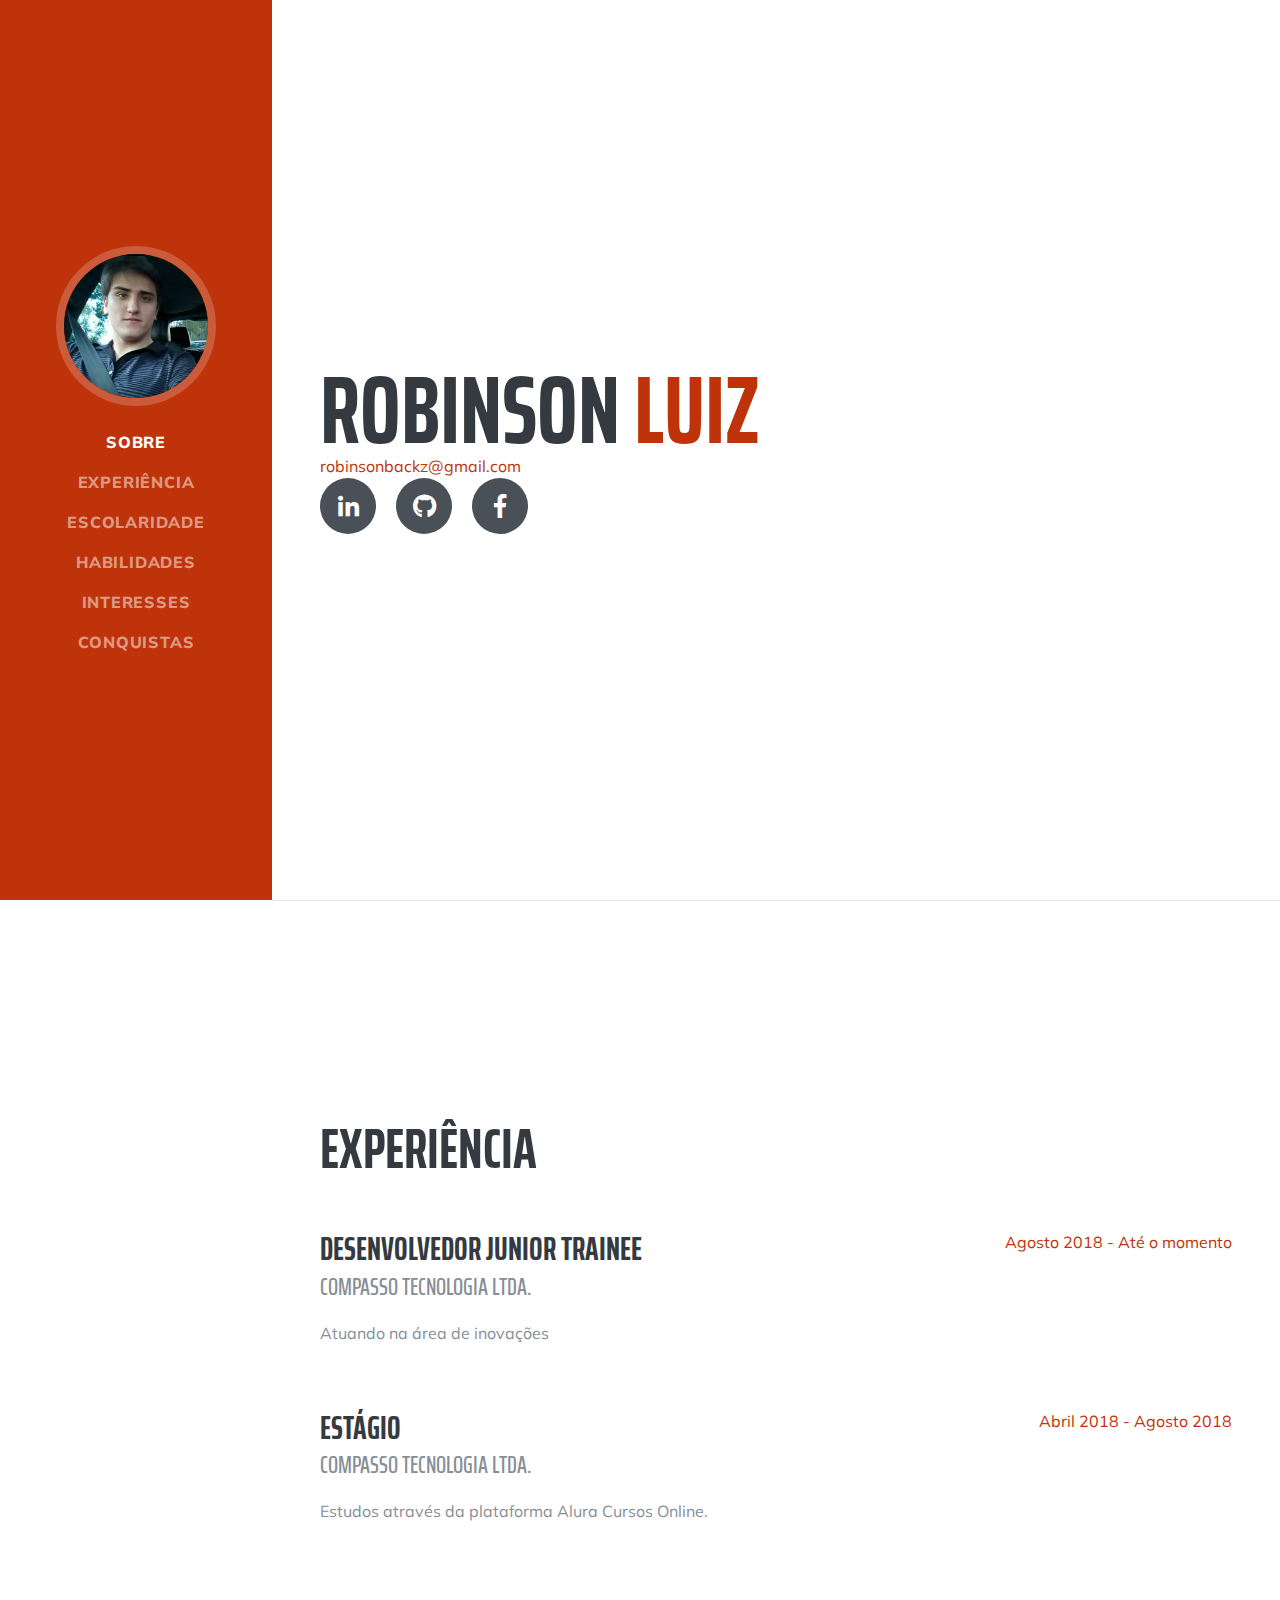
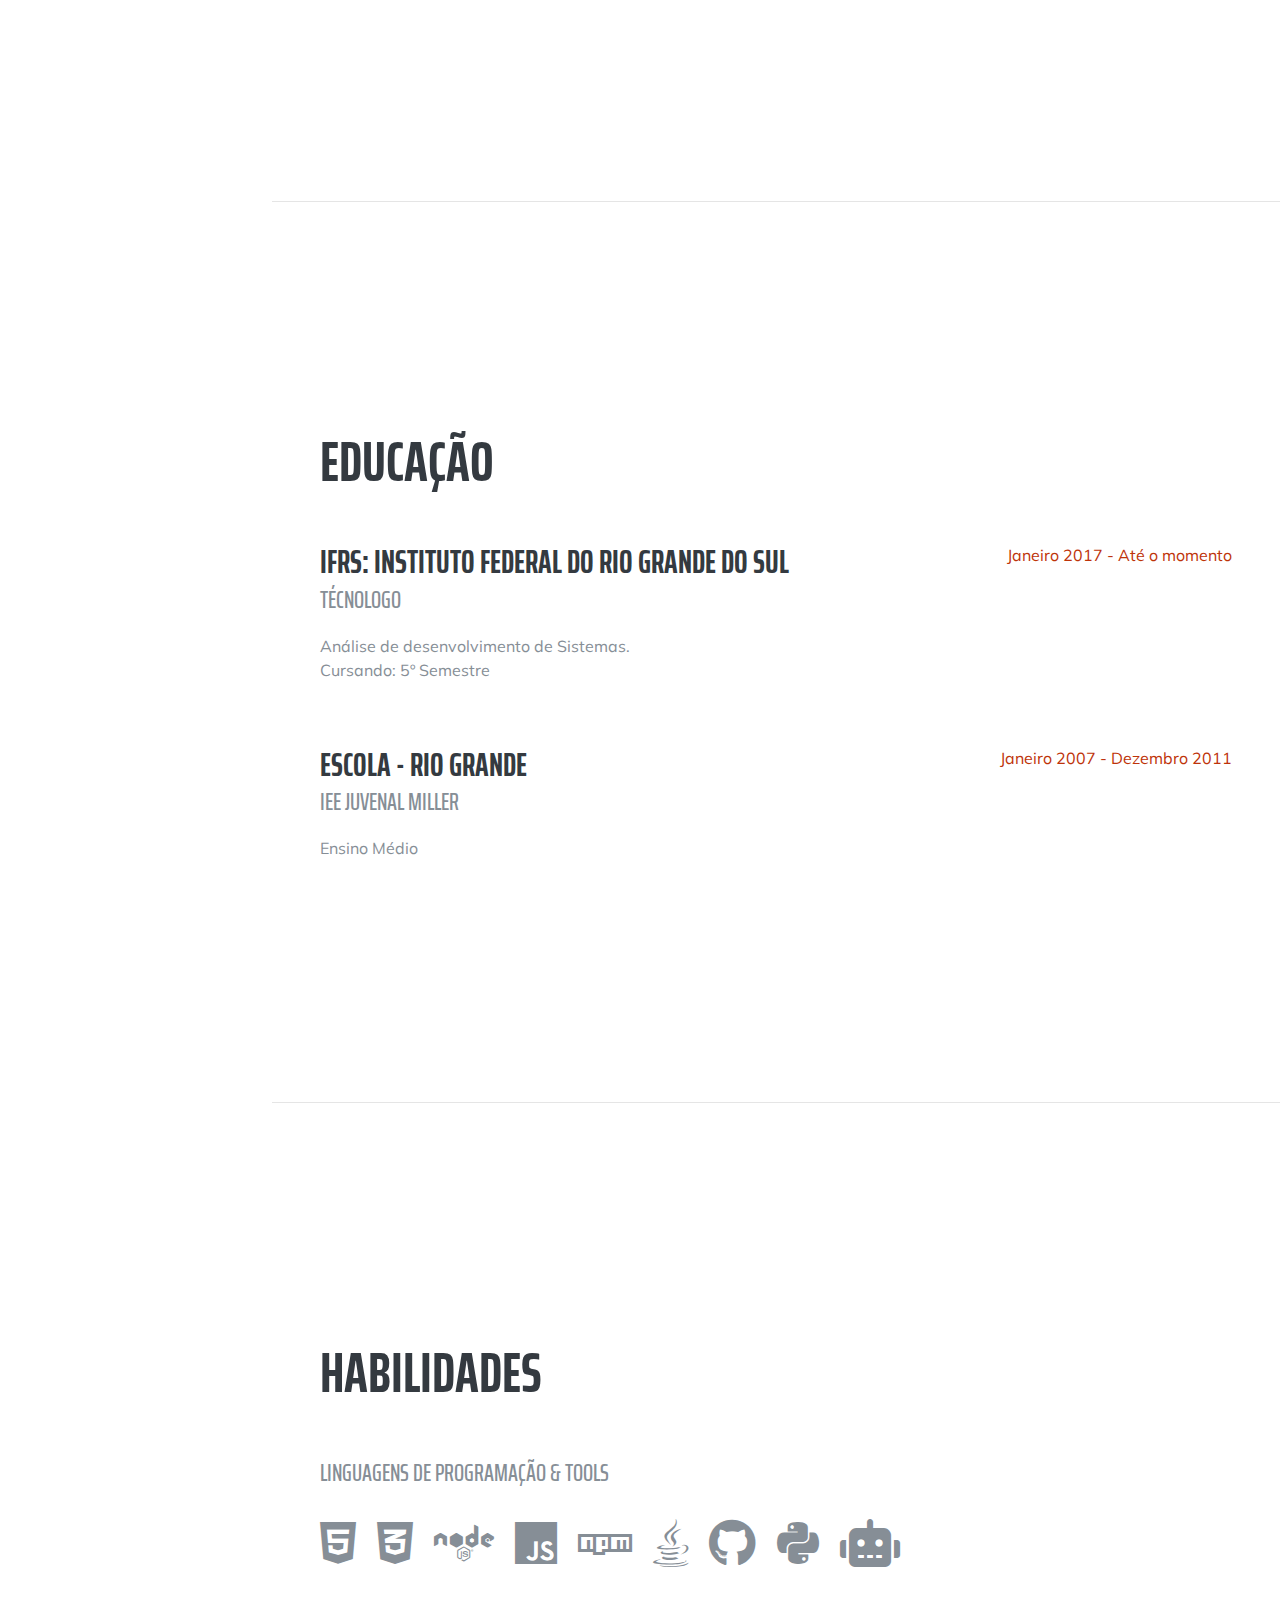
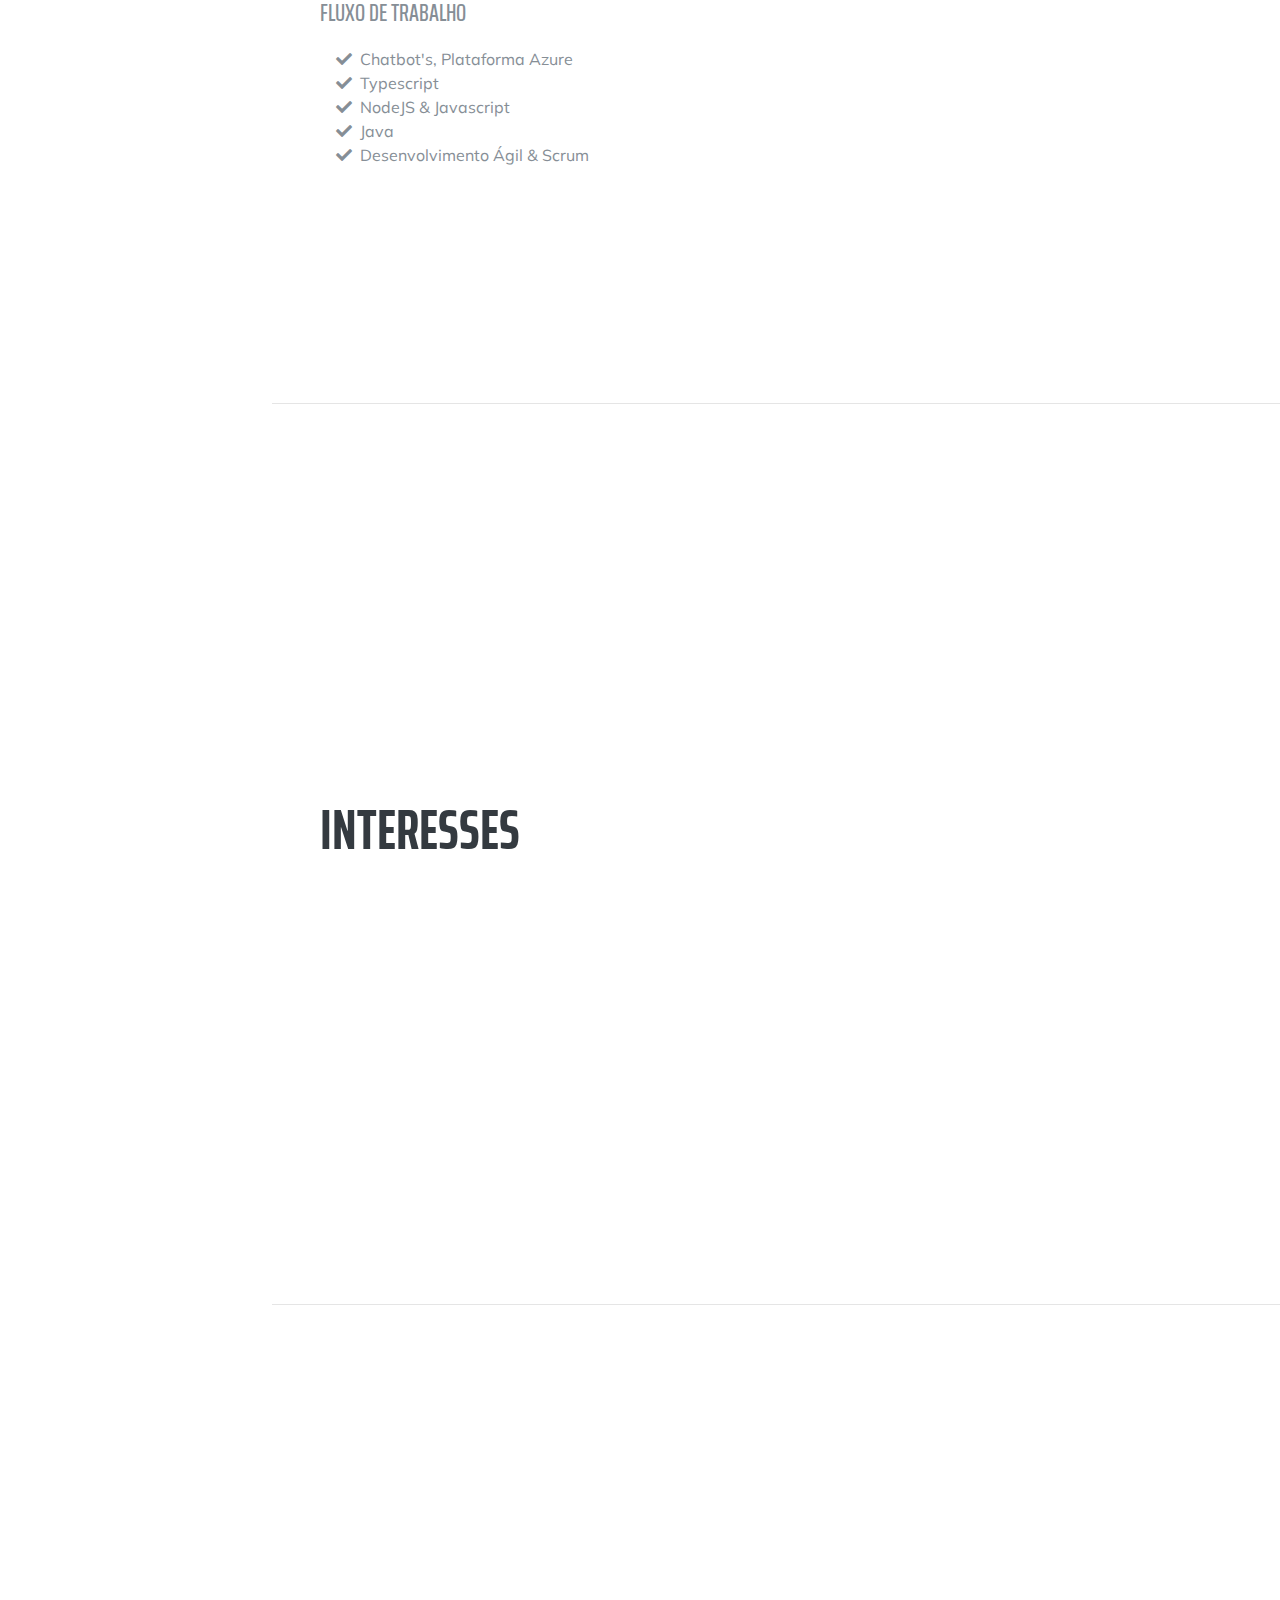
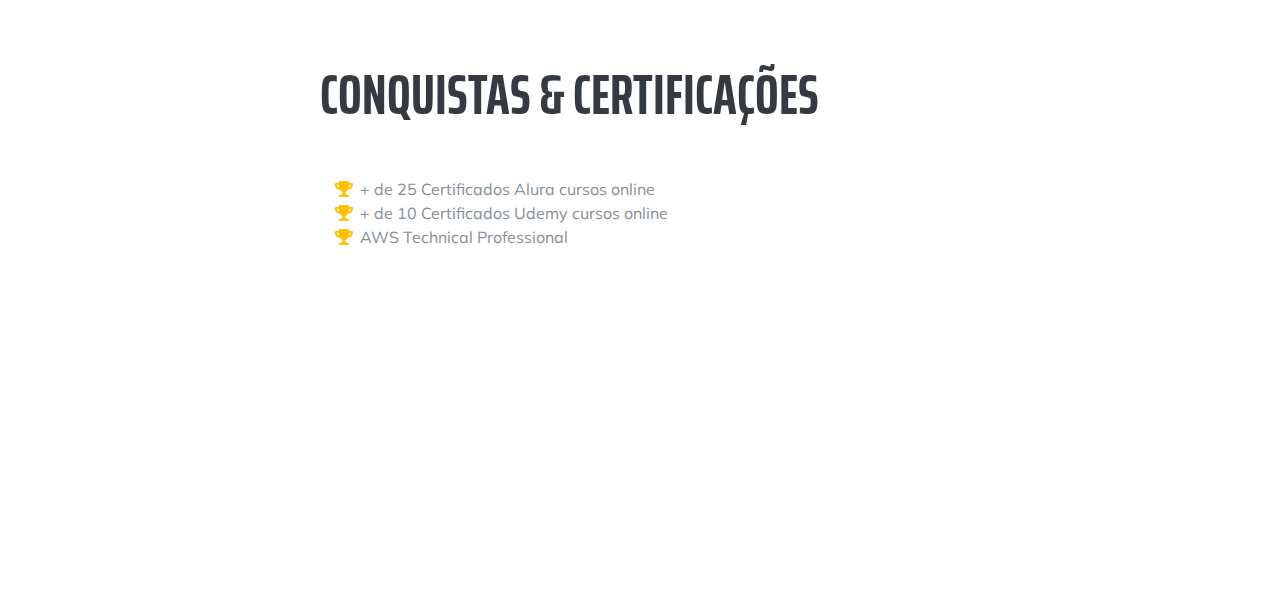
==== commit 79150708: "Update index.html" ====
--- a/index.html
+++ b/index.html
@@ -67,7 +67,7 @@
             <span class="text-primary">Luiz</span>
           </h1>
             <a href="mailto:robinsonbackz@gmail.com">robinsonbackz@gmail.com</a>
-          <p class="lead mb-5">Ainda estou pensando no que escrever aqui</p>
+          <!-- <p class="lead mb-5">Ainda estou pensando no que escrever aqui</p> -->
           <div class="social-icons">
             <a href="https://www.linkedin.com/in/robinson-luiz-656a55164/" target="_blank">
               <i class="fab fa-linkedin-in"></i>
@@ -124,7 +124,7 @@
               <h3 class="mb-0">IFRS: Instituto Federal do Rio Grande do Sul</h3>
               <div class="subheading mb-3">Técnologo</div>
               <div>Análise de desenvolvimento de Sistemas.</div>
-              <p>Cursando: 4º Semestre</p>
+              <p>Cursando: 5º Semestre</p>
             </div>
             <div class="resume-date text-md-right">
               <span class="text-primary">Janeiro 2017 - Até o momento</span>
@@ -209,8 +209,8 @@
       <section class="resume-section p-3 p-lg-5 d-flex flex-column" id="interests">
         <div class="my-auto">
           <h2 class="mb-5">Interesses</h2>
-          <p>Ainda estou pensando no que escrever aqui</p>
-          <p class="mb-0">Pensando....</p>
+          <!-- <p>Ainda estou pensando no que escrever aqui</p>
+          <p class="mb-0">Pensando....</p> -->
         </div>
       </section>
 
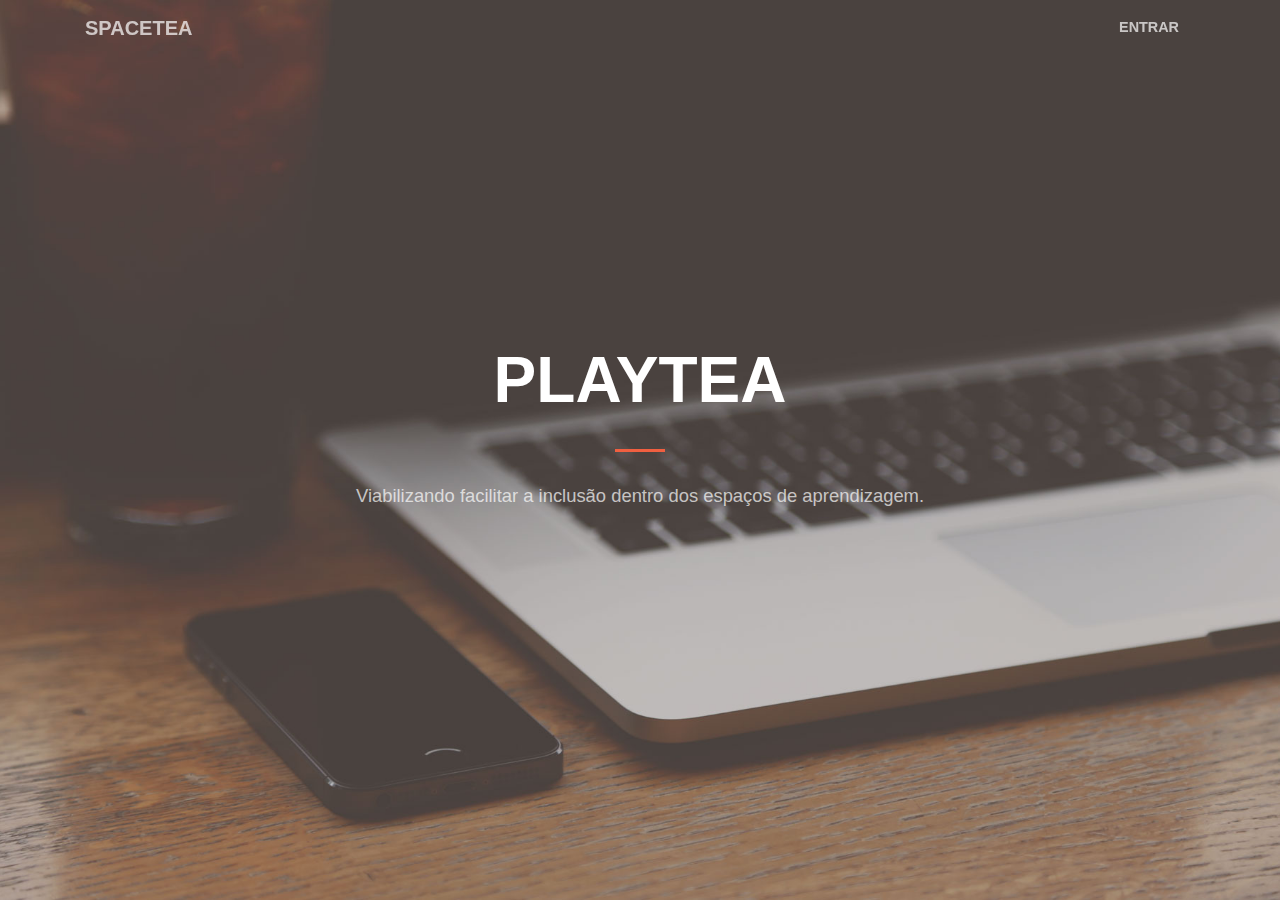
==== commit ba8b9496: "First Commit" ====
--- a/index.html
+++ b/index.html
@@ -1,250 +1,111 @@
 <!DOCTYPE html>
 <html lang="en">
 
-  <head>
+<head>
 
     <meta charset="utf-8">
     <meta name="viewport" content="width=device-width, initial-scale=1, shrink-to-fit=no">
-    <meta name="description" content="">
-    <meta name="author" content="">
+    <title>SpaceTEA - Plataforma Assistiva</title>
+    <link href="./vendor/bootstrap/css/bootstrap.min.css" rel="stylesheet">
+    <link href="./vendor/font-awesome/css/font-awesome.min.css" rel="stylesheet" type="text/css">
+    <link href="./css/creative.min.css" rel="stylesheet">
+    <link rel="icon" href="./images/icons/icone.ico" />
+    <link href="./css/index.css" rel="stylesheet">
+    <link rel="manifest" href="./manifest.json">
 
-    <title>Robinson Luiz</title>
+</head>
 
-    <!-- Bootstrap core CSS -->
-    <link href="vendor/bootstrap/css/bootstrap.min.css" rel="stylesheet">
-
-    <!-- Custom fonts for this template -->
-    <link href="https://fonts.googleapis.com/css?family=Saira+Extra+Condensed:500,700" rel="stylesheet">
-    <link href="https://fonts.googleapis.com/css?family=Muli:400,400i,800,800i" rel="stylesheet">
-    <link href="vendor/fontawesome-free/css/all.min.css" rel="stylesheet">
-
-    <!-- Custom styles for this template -->
-    <link href="css/resume.css" rel="stylesheet">
-
-  </head>
-
-  <body id="page-top">
-
-    <nav class="navbar navbar-expand-lg navbar-dark bg-primary fixed-top" id="sideNav">
-      <a class="navbar-brand js-scroll-trigger" href="#page-top">
-        <span class="d-block d-lg-none">Robinson Luiz</span>
-        <span class="d-none d-lg-block">
-          <img class="img-fluid img-profile rounded-circle mx-auto mb-2" src="img/profile.jpg" alt="">
-        </span>
-      </a>
-      <button class="navbar-toggler" type="button" data-toggle="collapse" data-target="#navbarSupportedContent" aria-controls="navbarSupportedContent" aria-expanded="false" aria-label="Toggle navigation">
+<body id="page-top">
+    <nav class="navbar navbar-expand-lg navbar-light fixed-top" id="mainNav">
+        <div class="container">
+            <a class="navbar-brand" href="#page-top">SpaceTEA</a>
+            <button class="navbar-toggler navbar-toggler-right" type="button" data-toggle="collapse" data-target="#navbarResponsive" aria-controls="navbarResponsive" aria-expanded="false" aria-label="Toggle navigation">
         <span class="navbar-toggler-icon"></span>
       </button>
-      <div class="collapse navbar-collapse" id="navbarSupportedContent">
-        <ul class="navbar-nav">
-          <li class="nav-item">
-            <a class="nav-link js-scroll-trigger" href="#about">Sobre</a>
-          </li>
-          <li class="nav-item">
-            <a class="nav-link js-scroll-trigger" href="#experience">Experiência</a>
-          </li>
-          <li class="nav-item">
-            <a class="nav-link js-scroll-trigger" href="#education">Escolaridade</a>
-          </li>
-          <li class="nav-item">
-            <a class="nav-link js-scroll-trigger" href="#skills">Habilidades</a>
-          </li>
-          <li class="nav-item">
-            <a class="nav-link js-scroll-trigger" href="#interests">Interesses</a>
-          </li>
-          <li class="nav-item">
-            <a class="nav-link js-scroll-trigger" href="#awards">Conquistas</a>
-          </li>
-        </ul>
-      </div>
+            <div class="collapse navbar-collapse" id="navbarResponsive">
+                <ul class="navbar-nav ml-auto">
+                    <li class="nav-item">
+                        <a class="nav-link login" data-toggle="modal" data-target="#loginModal" href="">Entrar</a>
+                    </li>
+                </ul>
+            </div>
+        </div>
     </nav>
 
-    <div class="container-fluid p-0">
+    <header class="masthead text-center text-white d-flex">
+        <div class="container my-auto">
+            <div class="row">
+                <div class="col-lg-10 mx-auto">
+                    <h1 class="text-uppercase">
+                        <strong>PlayTEA</strong>
+                    </h1>
+                    <hr>
+                </div>
+                <div class="col-lg-8 mx-auto">
+                    <p class="text-faded mb-5">Viabilizando facilitar a inclusão dentro dos espaços de aprendizagem. </p>
+                </div>
+            </div>
+        </div>
+    </header>
 
-      <section class="resume-section p-3 p-lg-5 d-flex d-column" id="about">
-        <div class="my-auto">
-          <h1 class="mb-0">Robinson
-            <span class="text-primary">Luiz</span>
-          </h1>
-            <a href="mailto:robinsonbackz@gmail.com">robinsonbackz@gmail.com</a>
-          <!-- <p class="lead mb-5">Ainda estou pensando no que escrever aqui</p> -->
-          <div class="social-icons">
-            <a href="https://www.linkedin.com/in/robinson-luiz-656a55164/" target="_blank">
-              <i class="fab fa-linkedin-in"></i>
-            </a>
-            <a href="https://www.github.com/robinsonLuiz" target="_blank">
-              <i class="fab fa-github"></i>
-            </a>
-            <a href="https://www.facebook.com/robinson.luiz.988?ref=bookmarks" target="_blank">
-              <i class="fab fa-facebook-f"></i>
-            </a>
-          </div>
+    <aside role="complementary">
+        <div class="modal fade" id="loginModal">
+            <div class="modal-dialog modal-lg">
+                <div class="modal-content">
+
+                    <!-- Modal Header -->
+                    <div class="modal-header">
+                        <h4 class="modal-title" role="heading">Logar</h4>
+                        <button type="button" class="close" data-dismiss="modal">&times;</button>
+                    </div>
+                    <div class="modal-header success-login" hidden>
+                        <h4 class="modal-title" role="heading">Realizado com Sucesso!</h4>
+                        <button type="button" class="close close-success-login" data-dismiss="success">&times;</button>
+                    </div>
+                    <div class="modal-header error-login" hidden>
+                        <h4 class="modal-title" role="heading">Email e/ou senha errados!</h4>
+                        <button type="button" class="close close-error-login" data-dismiss="error">&times;</button>
+                    </div>
+                    <!-- Modal body -->
+                    <div class="modal-body">
+                        <form name="login">
+                            <div class="form-group">
+                                <legend>
+                                    <label for="email">Usuário:</label>
+                                </legend>
+                                <input type="text" id="user" name="user" class="color-btn control" placeholder="Digite seu usuário">
+                            </div>
+                            <div class="form-group">
+                                <legend>
+                                    <label for="nome">Senha:</label>
+                                </legend>
+                                <input type="password" id="password" name="password" class="color-btn control" placeholder="Digite sua senha">
+                            </div>
+                            <div class="modal-footer" role="complementary">
+                                <button type="submit" class="btn btn-primary btn-modal-login" id="login" disabled>Entrar</button>
+                                <button type="button" class="btn btn-secondary" data-dismiss="modal">Fechar</button>
+                            </div>
+                        </form>
+                    </div>
+
+                    <!-- Modal footer -->
+
+
+                </div>
+            </div>
         </div>
-      </section>
+    </aside>
+    <!-- Bootstrap core JavaScript -->
+</body>
+<script src="./vendor/jquery/jquery.min.js"></script>
+<script src="./vendor/bootstrap/js/bootstrap.bundle.min.js"></script>
+<script src="./js/browser-image-compression.js"></script>
+<script src="./js/validator.js"></script>
+<script src="./js/constants.js"></script>
+<script src="./js/validar-form-login.js"></script>
+<script src="./js/service-worker.js"></script>
+<script src="./js/login.js"></script>
+<script src="./js/showPhoto.js"></script>
+<script src="./js/indexedDB.js"></script>
 
-      <hr class="m-0">
-
-      <section class="resume-section p-3 p-lg-5 d-flex flex-column" id="experience">
-        <div class="my-auto">
-          <h2 class="mb-5">Experiência</h2>
-
-          <div class="resume-item d-flex flex-column flex-md-row mb-5">
-            <div class="resume-content mr-auto">
-              <h3 class="mb-0">Desenvolvedor Junior Trainee</h3>
-              <div class="subheading mb-3">Compasso Tecnologia LTDA.</div>
-              <p>Atuando na área de inovações</p>
-            </div>
-            <div class="resume-date text-md-right">
-              <span class="text-primary">Agosto 2018 - Até o momento</span>
-            </div>
-          </div>
-
-          <div class="resume-item d-flex flex-column flex-md-row mb-5">
-            <div class="resume-content mr-auto">
-              <h3 class="mb-0">Estágio</h3>
-              <div class="subheading mb-3">Compasso Tecnologia LTDA.</div>
-              <p>Estudos através da plataforma Alura Cursos Online.</p>
-            </div>
-            <div class="resume-date text-md-right">
-              <span class="text-primary">Abril 2018 - Agosto 2018</span>
-            </div>
-          </div>
-        </div>
-
-      </section>
-
-      <hr class="m-0">
-
-      <section class="resume-section p-3 p-lg-5 d-flex flex-column" id="education">
-        <div class="my-auto">
-          <h2 class="mb-5">Educação</h2>
-
-          <div class="resume-item d-flex flex-column flex-md-row mb-5">
-            <div class="resume-content mr-auto">
-              <h3 class="mb-0">IFRS: Instituto Federal do Rio Grande do Sul</h3>
-              <div class="subheading mb-3">Técnologo</div>
-              <div>Análise de desenvolvimento de Sistemas.</div>
-              <p>Cursando: 5º Semestre</p>
-            </div>
-            <div class="resume-date text-md-right">
-              <span class="text-primary">Janeiro 2017 - Até o momento</span>
-            </div>
-          </div>
-
-          <div class="resume-item d-flex flex-column flex-md-row">
-            <div class="resume-content mr-auto">
-              <h3 class="mb-0">Escola - Rio Grande</h3>
-              <div class="subheading mb-3">Iee Juvenal Miller</div>
-              <p>Ensino Médio</p>
-            </div>
-            <div class="resume-date text-md-right">
-              <span class="text-primary">Janeiro 2007 - Dezembro 2011</span>
-            </div>
-          </div>
-
-        </div>
-      </section>
-
-      <hr class="m-0">
-
-      <section class="resume-section p-3 p-lg-5 d-flex flex-column" id="skills">
-        <div class="my-auto">
-          <h2 class="mb-5">Habilidades</h2>
-
-          <div class="subheading mb-3">Linguagens de programação &amp; Tools</div>
-          <ul class="list-inline dev-icons">
-            <li class="list-inline-item">
-              <i class="fab fa-html5"></i>
-            </li>
-            <li class="list-inline-item">
-              <i class="fab fa-css3-alt"></i>
-            </li>
-            <li class="list-inline-item">
-                <i class="fab fa-node"></i>
-            </li>
-            <li class="list-inline-item">
-              <i class="fab fa-js"></i>
-            </li>
-            <li class="list-inline-item">
-              <i class="fab fa-npm"></i>
-            </li>
-            <li class="list-inline-item">
-              <i class="fab fa-java"></i>
-            </li>
-            <li class="list-inline-item">
-              <i class="fab fa-github"></i>
-            </li>
-            <li class="list-inline-item">
-              <i class="fab fa-python"></i>
-            </li>  
-            <li class="list-inline-item">
-                <i class="fas fa-robot"></i>       
-            </li>          
-          </ul>
-
-          <div class="subheading mb-3">Fluxo de trabalho</div>
-          <ul class="fa-ul mb-0">
-            <li>
-              <i class="fa-li fa fa-check"></i>
-              Chatbot's, Plataforma Azure</li>
-            <li>
-            <li>
-              <i class="fa-li fa fa-check"></i>
-              Typescript</li>
-            <li>
-              <i class="fa-li fa fa-check"></i>
-              NodeJS &amp; Javascript</li>
-            <li>
-              <i class="fa-li fa fa-check"></i>
-              Java</li>
-            <li>
-              <i class="fa-li fa fa-check"></i>
-              Desenvolvimento Ágil &amp; Scrum</li>
-          </ul>
-        </div>
-      </section>
-
-      <hr class="m-0">
-
-      <section class="resume-section p-3 p-lg-5 d-flex flex-column" id="interests">
-        <div class="my-auto">
-          <h2 class="mb-5">Interesses</h2>
-          <!-- <p>Ainda estou pensando no que escrever aqui</p>
-          <p class="mb-0">Pensando....</p> -->
-        </div>
-      </section>
-
-      <hr class="m-0">
-
-      <section class="resume-section p-3 p-lg-5 d-flex flex-column" id="awards">
-        <div class="my-auto">
-          <h2 class="mb-5">Conquistas &amp; Certificações</h2>
-          <ul class="fa-ul mb-0">
-            <li>
-              <i class="fa-li fa fa-trophy text-warning"></i>
-              + de 25 Certificados Alura cursos online</li>
-            <li>
-                <i class="fa-li fa fa-trophy text-warning"></i>
-                + de 10 Certificados Udemy cursos online</li>
-            <li>
-              <i class="fa-li fa fa-trophy text-warning"></i>
-              AWS Technical Professional</li>
-          </ul>
-        </div>
-      </section>
-
-    </div>
-
-    <!-- Bootstrap core JavaScript -->
-    <script src="vendor/jquery/jquery.min.js"></script>
-    <script src="vendor/bootstrap/js/bootstrap.bundle.min.js"></script>
-
-    <!-- Plugin JavaScript -->
-    <script src="vendor/jquery-easing/jquery.easing.min.js"></script>
-
-    <!-- Custom scripts for this template -->
-    <script src="js/resume.min.js"></script>
-
-  </body>
-
-</html>
+</html>--- a/css/creative.min.css
+++ b/css/creative.min.css
@@ -0,0 +1 @@
+body,html{width:100%;height:100%}body{font-family:Merriweather,'Helvetica Neue',Arial,sans-serif}hr{max-width:50px;border-width:3px;border-color:#f05f40}hr.light{border-color:#fff}a{color:#f05f40;-webkit-transition:all .2s;-moz-transition:all .2s;transition:all .2s}a:hover{color:#f05f40}h1,h2,h3,h4,h5,h6{font-family:'Open Sans','Helvetica Neue',Arial,sans-serif}.bg-primary{background-color:#f05f40!important}.bg-dark{background-color:#212529!important}.text-faded{color:rgba(255,255,255,.7)}section{padding:8rem 0}.section-heading{margin-top:0}::-moz-selection{color:#fff;background:#212529;text-shadow:none}::selection{color:#fff;background:#212529;text-shadow:none}img::selection{color:#fff;background:0 0}img::-moz-selection{color:#fff;background:0 0}#mainNav{border-bottom:1px solid rgba(33,37,41,.1);background-color:#fff;font-family:'Open Sans','Helvetica Neue',Arial,sans-serif;-webkit-transition:all .2s;-moz-transition:all .2s;transition:all .2s}#mainNav .navbar-brand{font-weight:700;text-transform:uppercase;color:#f05f40;font-family:'Open Sans','Helvetica Neue',Arial,sans-serif}#mainNav .navbar-brand:focus,#mainNav .navbar-brand:hover{color:#f05f40}#mainNav .navbar-nav>li.nav-item>a.nav-link,#mainNav .navbar-nav>li.nav-item>a.nav-link:focus{font-size:.9rem;font-weight:700;text-transform:uppercase;color:#212529}#mainNav .navbar-nav>li.nav-item>a.nav-link:focus:hover,#mainNav .navbar-nav>li.nav-item>a.nav-link:hover{color:#f05f40}#mainNav .navbar-nav>li.nav-item>a.nav-link.active,#mainNav .navbar-nav>li.nav-item>a.nav-link:focus.active{color:#f05f40!important;background-color:transparent}#mainNav .navbar-nav>li.nav-item>a.nav-link.active:hover,#mainNav .navbar-nav>li.nav-item>a.nav-link:focus.active:hover{background-color:transparent}@media (min-width:992px){#mainNav{border-color:transparent;background-color:transparent}#mainNav .navbar-brand{color:rgba(255,255,255,.7)}#mainNav .navbar-brand:focus,#mainNav .navbar-brand:hover{color:#fff}#mainNav .navbar-nav>li.nav-item>a.nav-link{padding:.5rem 1rem}#mainNav .navbar-nav>li.nav-item>a.nav-link,#mainNav .navbar-nav>li.nav-item>a.nav-link:focus{color:rgba(255,255,255,.7)}#mainNav .navbar-nav>li.nav-item>a.nav-link:focus:hover,#mainNav .navbar-nav>li.nav-item>a.nav-link:hover{color:#fff}#mainNav.navbar-shrink{border-bottom:1px solid rgba(33,37,41,.1);background-color:#fff}#mainNav.navbar-shrink .navbar-brand{color:#f05f40}#mainNav.navbar-shrink .navbar-brand:focus,#mainNav.navbar-shrink .navbar-brand:hover{color:#f05f40}#mainNav.navbar-shrink .navbar-nav>li.nav-item>a.nav-link,#mainNav.navbar-shrink .navbar-nav>li.nav-item>a.nav-link:focus{color:#212529}#mainNav.navbar-shrink .navbar-nav>li.nav-item>a.nav-link:focus:hover,#mainNav.navbar-shrink .navbar-nav>li.nav-item>a.nav-link:hover{color:#f05f40}}header.masthead{padding-top:10rem;padding-bottom:calc(10rem - 56px);background-image:url(../images/header.jpg);background-position:center center;-webkit-background-size:cover;-moz-background-size:cover;-o-background-size:cover;background-size:cover}header.masthead hr{margin-top:30px;margin-bottom:30px}header.masthead h1{font-size:2rem}header.masthead p{font-weight:300}@media (min-width:768px){header.masthead p{font-size:1.15rem}}@media (min-width:992px){header.masthead{height:100vh;min-height:650px;padding-top:0;padding-bottom:0}header.masthead h1{font-size:3rem}}@media (min-width:1200px){header.masthead h1{font-size:4rem}}.service-box{max-width:400px}.portfolio-box{position:relative;display:block;max-width:650px;margin:0 auto}.portfolio-box .portfolio-box-caption{position:absolute;bottom:0;display:block;width:100%;height:100%;text-align:center;opacity:0;color:#fff;background:rgba(240,95,64,.9);-webkit-transition:all .2s;-moz-transition:all .2s;transition:all .2s}.portfolio-box .portfolio-box-caption .portfolio-box-caption-content{position:absolute;top:50%;width:100%;transform:translateY(-50%);text-align:center}.portfolio-box .portfolio-box-caption .portfolio-box-caption-content .project-category,.portfolio-box .portfolio-box-caption .portfolio-box-caption-content .project-name{padding:0 15px;font-family:'Open Sans','Helvetica Neue',Arial,sans-serif}.portfolio-box .portfolio-box-caption .portfolio-box-caption-content .project-category{font-size:14px;font-weight:600;text-transform:uppercase}.portfolio-box .portfolio-box-caption .portfolio-box-caption-content .project-name{font-size:18px}.portfolio-box:hover .portfolio-box-caption{opacity:1}.portfolio-box:focus{outline:0}@media (min-width:768px){.portfolio-box .portfolio-box-caption .portfolio-box-caption-content .project-category{font-size:16px}.portfolio-box .portfolio-box-caption .portfolio-box-caption-content .project-name{font-size:22px}}.text-primary{color:#f05f40!important}.btn{font-weight:700;text-transform:uppercase;border:none;border-radius:300px;font-family:'Open Sans','Helvetica Neue',Arial,sans-serif}.btn-xl{padding:1rem 2rem}.btn-primary{background-color:#f05f40;border-color:#f05f40}.btn-primary:active,.btn-primary:focus,.btn-primary:hover{color:#fff;background-color:#ee4b28!important}.btn-primary:active,.btn-primary:focus{box-shadow:0 0 0 .2rem rgba(240,95,64,.5)!important}--- a/css/index.css
+++ b/css/index.css
@@ -0,0 +1,124 @@
+.correto {
+    border-color: greenyellow;
+}
+
+.errado {
+    border-color: red;
+}
+
+.fileinput-button {
+    position: relative;
+    overflow: hidden;
+}
+
+
+/*Also*/
+
+.fileinput-button input {
+    position: absolute;
+    top: 0;
+    right: 0;
+    margin: 0;
+    opacity: 0;
+    width: 100%;
+    height: 100%;
+    cursor: pointer;
+}
+
+legend {
+    font-size: 1rem;
+    width: 40%
+}
+
+.color-btn {
+    border: 1px solid aqua;
+}
+
+.success {
+    background-color: #00e673;
+}
+
+.success-login {
+    background-color: #00e673;
+}
+
+.success-login-client {
+    background-color: #00e673;
+}
+
+.chat-online:hover {
+    cursor: pointer;
+}
+
+.btn-client-edit {
+    min-width: 75px;
+    margin-bottom: 4px;
+}
+
+.success-active {
+    background-color: dodgerblue;
+}
+
+.user-online {
+    display: none;
+    min-width: 400px;
+    width: 20%;
+    padding: 10px;
+    color: rgb(0, 0, 0);
+	background-color: rgb(0,0,0); /* Obrigatório para o IE8- */
+	background: rgb(255, 255, 255); 
+
+	-webkit-box-shadow: 0px 0px 10px black; 	
+	   -moz-box-shadow: 0px 0px 10px black; 	
+            box-shadow: 0px 0px 10px black; 	
+            
+    zoom: 1;
+}
+    
+.error {
+    background-color: #eb775a;
+    color: white
+}
+
+.error-login {
+    background-color: #eb775a;
+}
+
+.error-login-client {
+    background-color: #eb775a;
+}
+
+
+.control {
+    width: 92%;
+    height: 30%;
+    padding: .375rem .75rem;
+    font-size: 0.9rem;
+    line-height: 1.5;
+    color: #495057;
+    background-clip: padding-box;
+    border-radius: .25rem;
+    transition: border-color .15s ease-in-out,box-shadow .15s ease-in-out;
+}
+
+form > .form-group {
+    display: inline-block;
+    padding-left: 20px;
+}
+
+form > input {
+    width: 100%;
+}
+
+label {
+    width: 200%
+}
+
+form > .register-btn {
+    margin-top: 80px;
+    float: right;
+}
+
+#data {
+    width: 105%
+}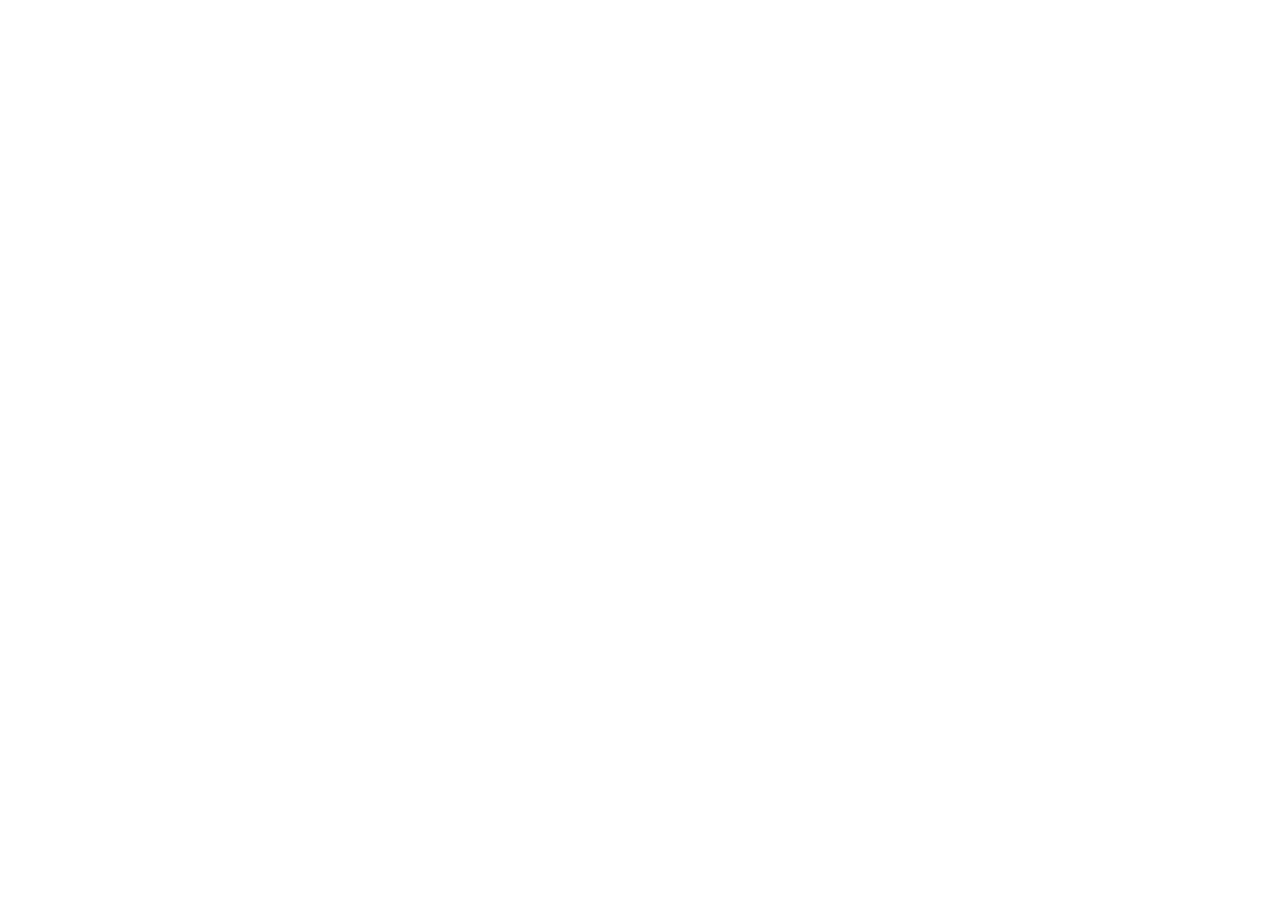
==== commit 5aeb32fd: "Update intro" ====
--- a/index.html
+++ b/index.html
@@ -1,111 +1,31 @@
 <!DOCTYPE html>
-<html lang="en">
+<html>
+<head>
+    <meta name="viewport" content="width=device-width, initial-scale=1">
+    <style>
+        body, html {
+        height: 100%;
+        margin: 0;
+        }
 
-<head>
+        .bg {
+        /* The image used */
+        background-image: url("http://s2.glbimg.com/60nC8Sy_jjyu1TSWu_ktZ5QuXtw=/0x0:778x363/695x324/s.glbimg.com/po/tt2/f/original/2014/05/27/screen_shot_2014-05-27_at_6.18.06_pm.png");
 
-    <meta charset="utf-8">
-    <meta name="viewport" content="width=device-width, initial-scale=1, shrink-to-fit=no">
-    <title>SpaceTEA - Plataforma Assistiva</title>
-    <link href="./vendor/bootstrap/css/bootstrap.min.css" rel="stylesheet">
-    <link href="./vendor/font-awesome/css/font-awesome.min.css" rel="stylesheet" type="text/css">
-    <link href="./css/creative.min.css" rel="stylesheet">
-    <link rel="icon" href="./images/icons/icone.ico" />
-    <link href="./css/index.css" rel="stylesheet">
-    <link rel="manifest" href="./manifest.json">
+        /* Full height */
+        height: 100%; 
 
+        /* Center and scale the image nicely */
+        background-position: center;
+        background-repeat: no-repeat;
+        background-size: cover;
+        }
+    </style>
 </head>
+<body>
 
-<body id="page-top">
-    <nav class="navbar navbar-expand-lg navbar-light fixed-top" id="mainNav">
-        <div class="container">
-            <a class="navbar-brand" href="#page-top">SpaceTEA</a>
-            <button class="navbar-toggler navbar-toggler-right" type="button" data-toggle="collapse" data-target="#navbarResponsive" aria-controls="navbarResponsive" aria-expanded="false" aria-label="Toggle navigation">
-        <span class="navbar-toggler-icon"></span>
-      </button>
-            <div class="collapse navbar-collapse" id="navbarResponsive">
-                <ul class="navbar-nav ml-auto">
-                    <li class="nav-item">
-                        <a class="nav-link login" data-toggle="modal" data-target="#loginModal" href="">Entrar</a>
-                    </li>
-                </ul>
-            </div>
-        </div>
-    </nav>
-
-    <header class="masthead text-center text-white d-flex">
-        <div class="container my-auto">
-            <div class="row">
-                <div class="col-lg-10 mx-auto">
-                    <h1 class="text-uppercase">
-                        <strong>PlayTEA</strong>
-                    </h1>
-                    <hr>
-                </div>
-                <div class="col-lg-8 mx-auto">
-                    <p class="text-faded mb-5">Viabilizando facilitar a inclusão dentro dos espaços de aprendizagem. </p>
-                </div>
-            </div>
-        </div>
-    </header>
-
-    <aside role="complementary">
-        <div class="modal fade" id="loginModal">
-            <div class="modal-dialog modal-lg">
-                <div class="modal-content">
-
-                    <!-- Modal Header -->
-                    <div class="modal-header">
-                        <h4 class="modal-title" role="heading">Logar</h4>
-                        <button type="button" class="close" data-dismiss="modal">&times;</button>
-                    </div>
-                    <div class="modal-header success-login" hidden>
-                        <h4 class="modal-title" role="heading">Realizado com Sucesso!</h4>
-                        <button type="button" class="close close-success-login" data-dismiss="success">&times;</button>
-                    </div>
-                    <div class="modal-header error-login" hidden>
-                        <h4 class="modal-title" role="heading">Email e/ou senha errados!</h4>
-                        <button type="button" class="close close-error-login" data-dismiss="error">&times;</button>
-                    </div>
-                    <!-- Modal body -->
-                    <div class="modal-body">
-                        <form name="login">
-                            <div class="form-group">
-                                <legend>
-                                    <label for="email">Usuário:</label>
-                                </legend>
-                                <input type="text" id="user" name="user" class="color-btn control" placeholder="Digite seu usuário">
-                            </div>
-                            <div class="form-group">
-                                <legend>
-                                    <label for="nome">Senha:</label>
-                                </legend>
-                                <input type="password" id="password" name="password" class="color-btn control" placeholder="Digite sua senha">
-                            </div>
-                            <div class="modal-footer" role="complementary">
-                                <button type="submit" class="btn btn-primary btn-modal-login" id="login" disabled>Entrar</button>
-                                <button type="button" class="btn btn-secondary" data-dismiss="modal">Fechar</button>
-                            </div>
-                        </form>
-                    </div>
-
-                    <!-- Modal footer -->
-
-
-                </div>
-            </div>
-        </div>
-    </aside>
-    <!-- Bootstrap core JavaScript -->
+<div class="bg"></div>
 </body>
 <script src="./vendor/jquery/jquery.min.js"></script>
-<script src="./vendor/bootstrap/js/bootstrap.bundle.min.js"></script>
-<script src="./js/browser-image-compression.js"></script>
-<script src="./js/validator.js"></script>
-<script src="./js/constants.js"></script>
-<script src="./js/validar-form-login.js"></script>
-<script src="./js/service-worker.js"></script>
-<script src="./js/login.js"></script>
-<script src="./js/showPhoto.js"></script>
-<script src="./js/indexedDB.js"></script>
-
+<script src="./js/splashscreen.js"></script>
 </html>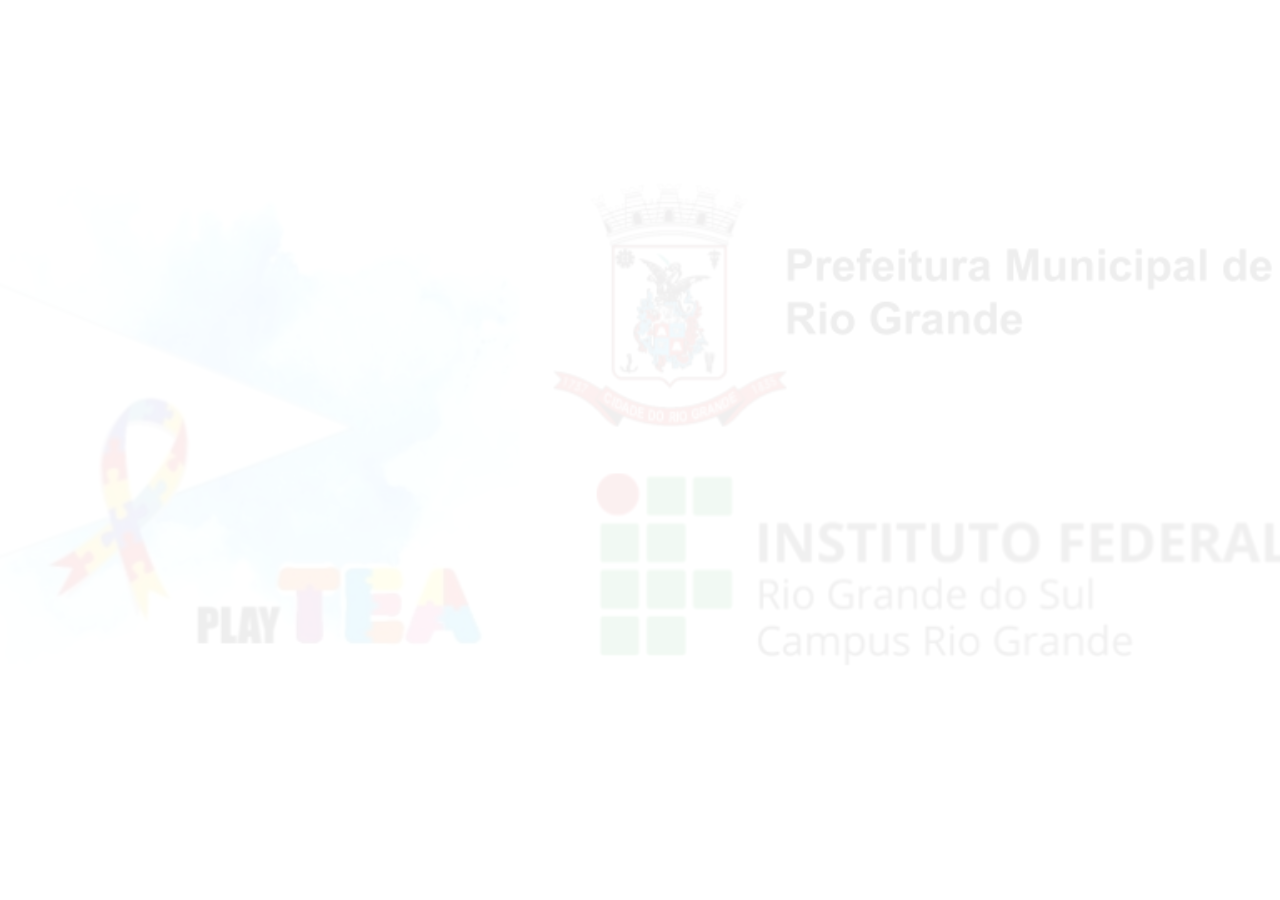
==== commit 4bb2efd9: "Splashscreen" ====
--- a/index.html
+++ b/index.html
@@ -10,11 +10,11 @@
 
         .bg {
         /* The image used */
-        background-image: url("http://s2.glbimg.com/60nC8Sy_jjyu1TSWu_ktZ5QuXtw=/0x0:778x363/695x324/s.glbimg.com/po/tt2/f/original/2014/05/27/screen_shot_2014-05-27_at_6.18.06_pm.png");
+        background-image: url("./images/splashscreen.png");
 
         /* Full height */
         height: 100%; 
-
+        width: 100%;
         /* Center and scale the image nicely */
         background-position: center;
         background-repeat: no-repeat;
